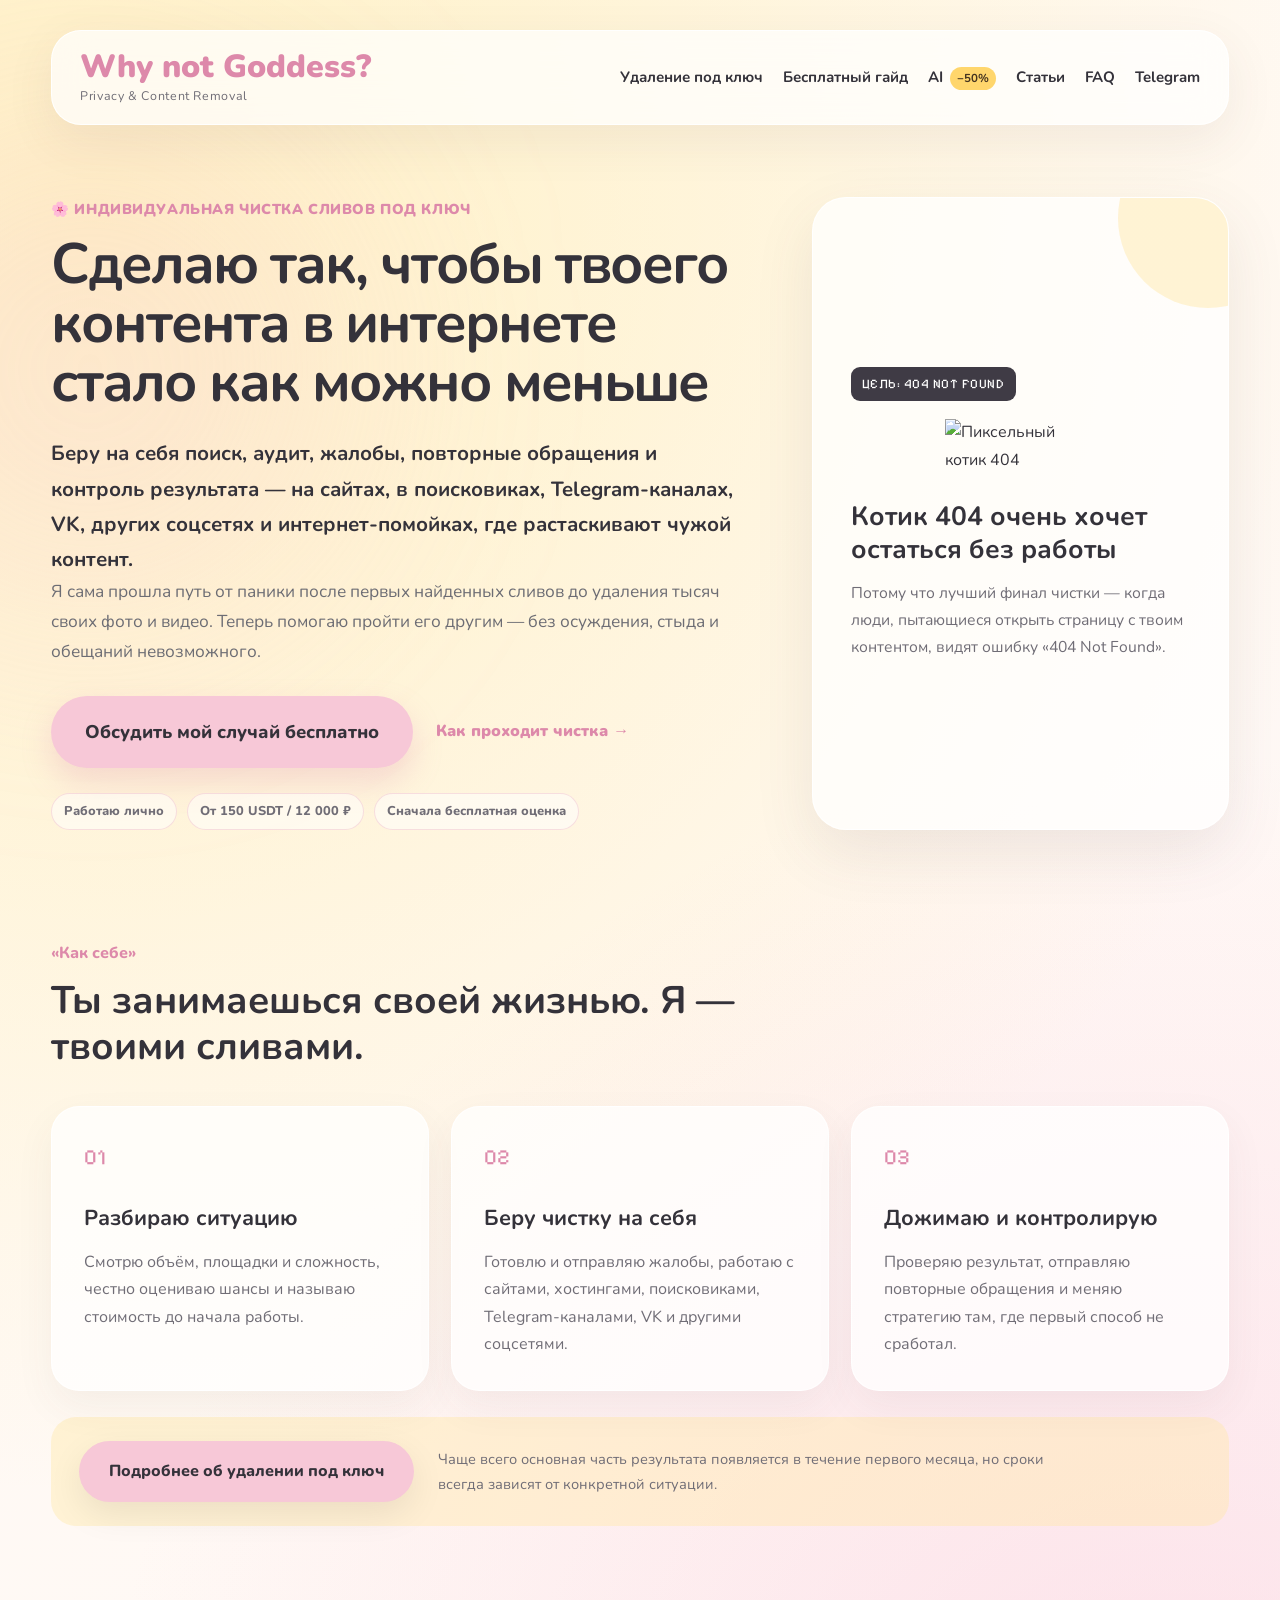
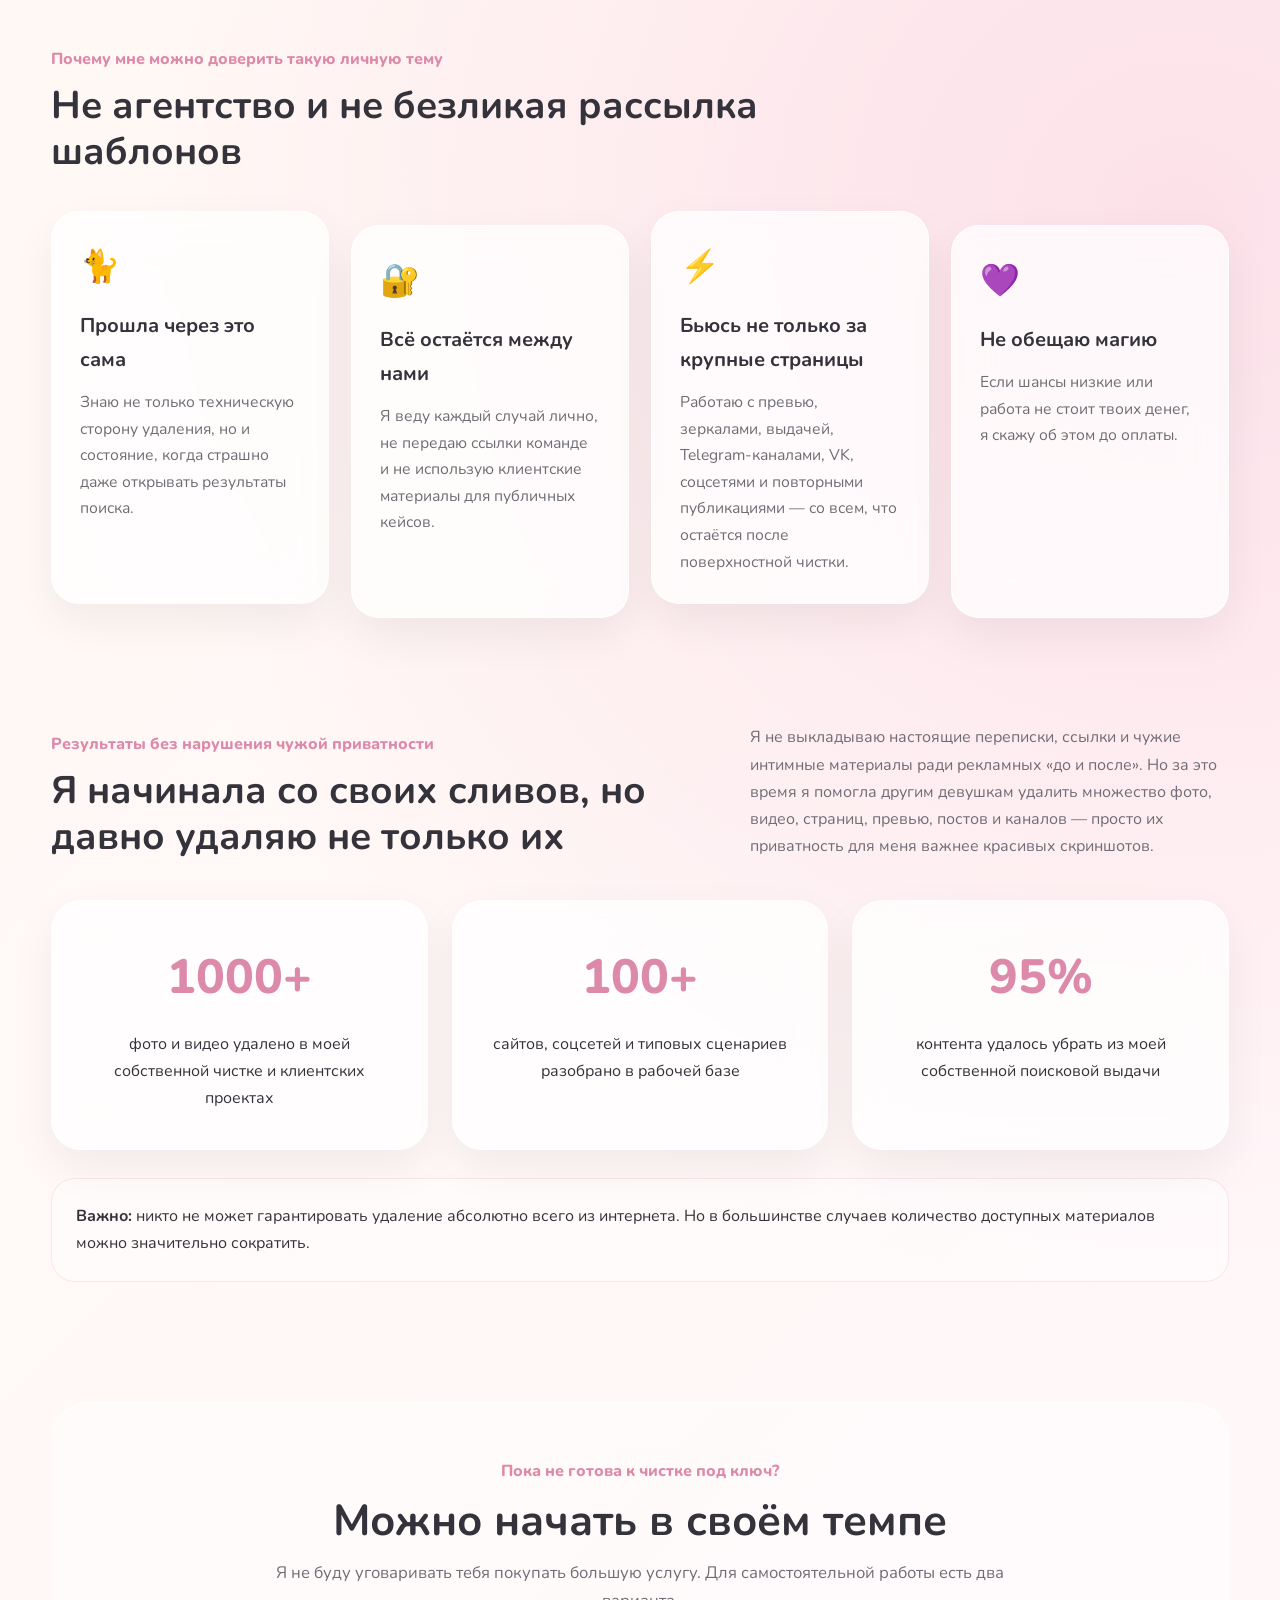
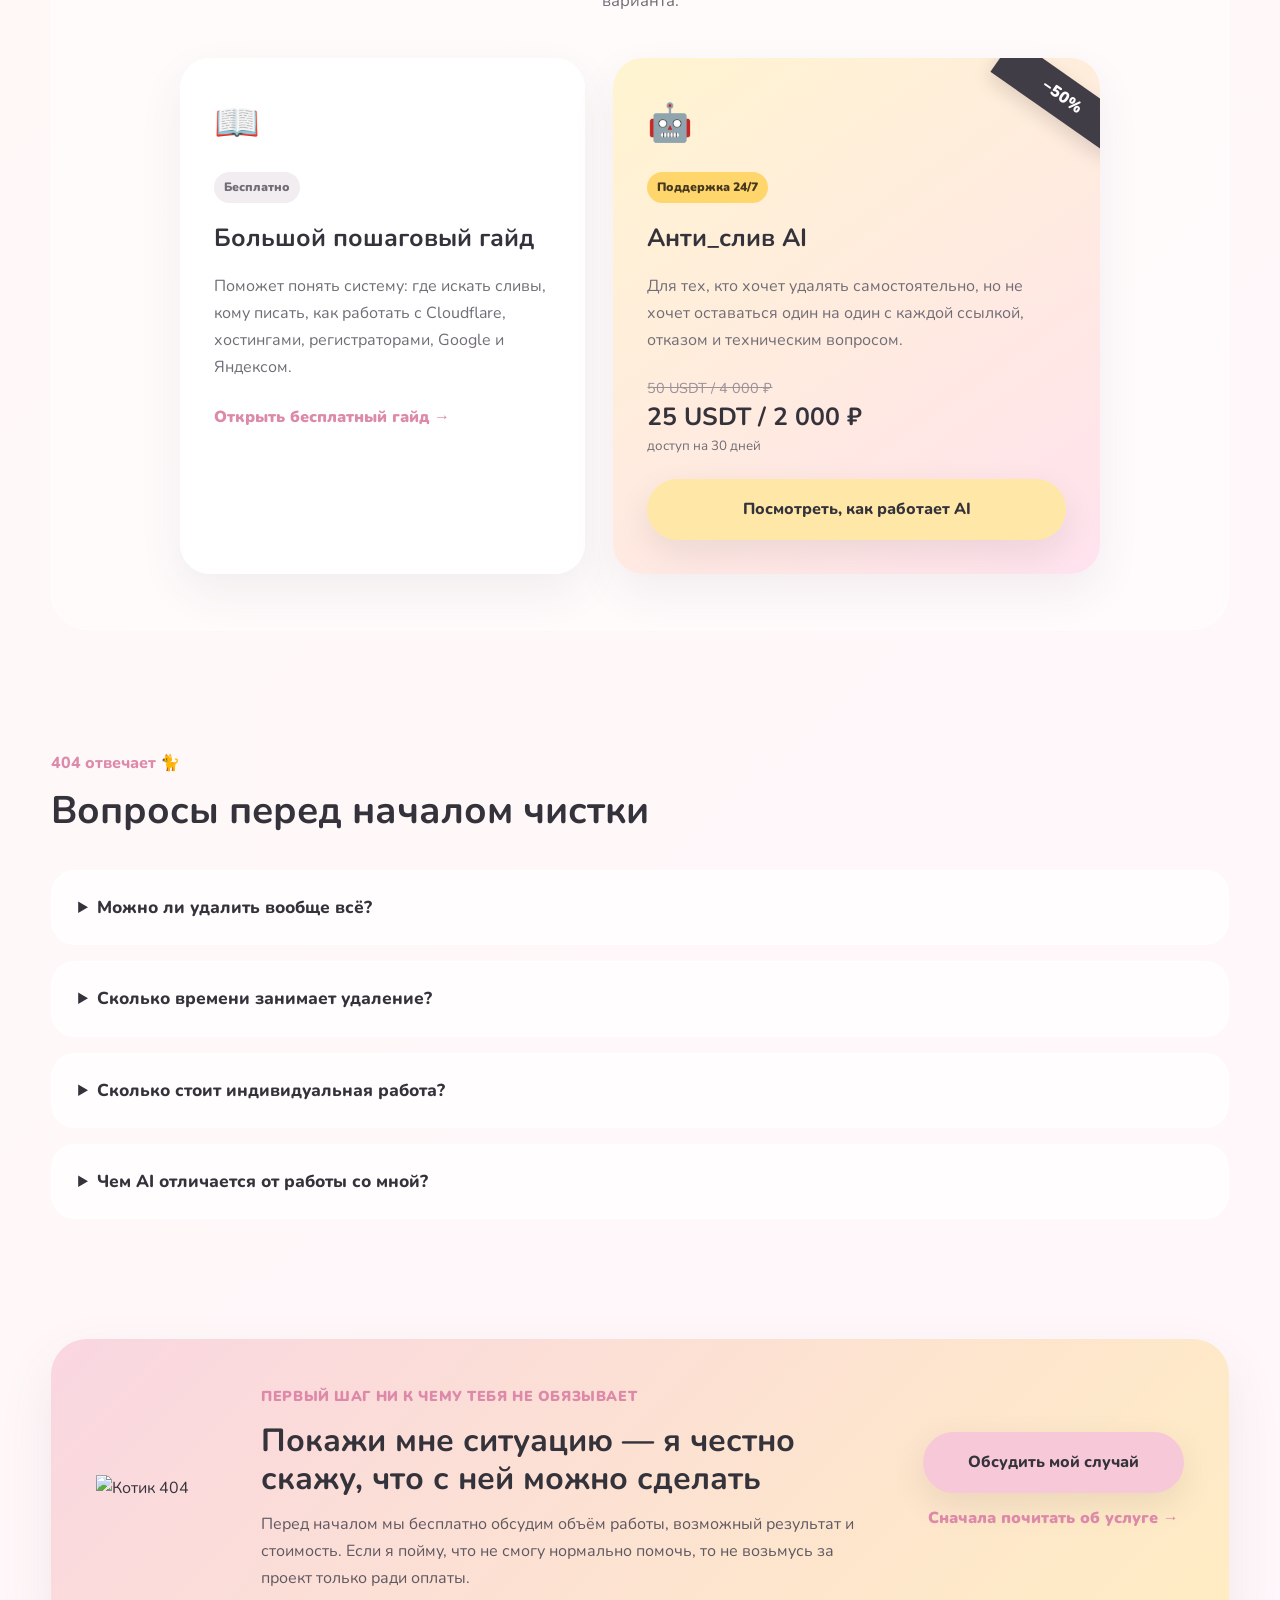
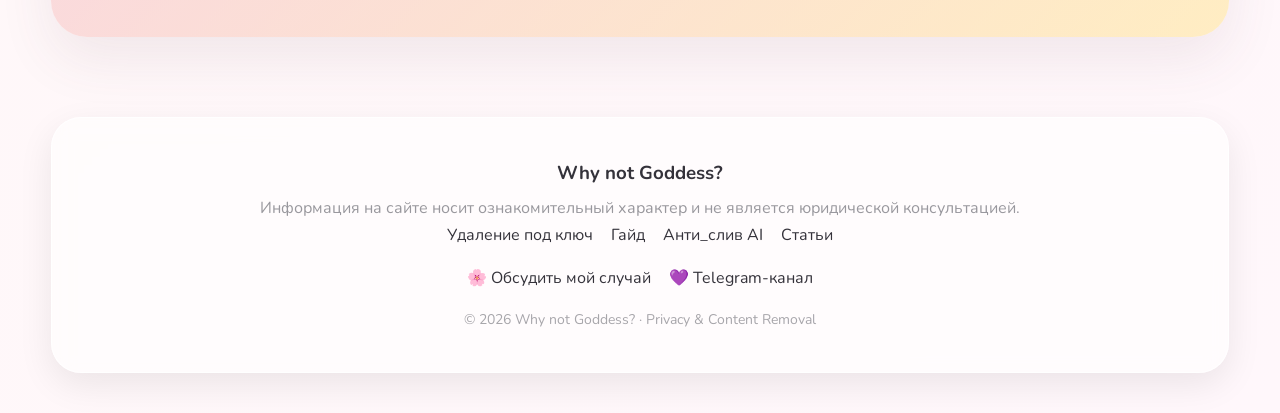
==== public/index.html @ 8c930e46 "Add website files and deployment workflow" ====
<!DOCTYPE html>
<html lang="ru">
<head>
  <meta charset="UTF-8">
  <meta name="viewport" content="width=device-width, initial-scale=1.0">
  <meta name="google-site-verification" content="ZfcwN2E4Ii9jc2U-WbIxahf7bvQuG9_SBrAH_46aUPA">
  <meta name="yandex-verification" content="d5b37b70e5254ea6">
  <title>Удаление сливов и интимного контента | Why not Goddess?</title>
  <meta name="description" content="Индивидуальная чистка сливов и интимного контента из интернета. Аудит, жалобы, повторные обращения и контроль результата.">
  <meta property="og:title" content="Why not Goddess? | Удаление интимного контента">
  <meta property="og:description" content="Помогаю удалить сливы из интернета — тщательно, лично и без обещаний невозможного.">
  <meta property="og:type" content="website">
  <meta property="og:url" content="https://whynotgoddess.pages.dev">
  <meta name="robots" content="index, follow">
  <link rel="icon" type="image/png" href="assets/images/котик 404.png">
  <link rel="preconnect" href="https://fonts.googleapis.com">
  <link rel="preconnect" href="https://fonts.gstatic.com" crossorigin>
  <link href="https://fonts.googleapis.com/css2?family=Nunito:wght@400;600;700;800;900&family=Pixelify+Sans:wght@400;600&display=swap" rel="stylesheet">
  <link rel="stylesheet" href="css/style.css">
</head>
<body class="home-v2">
  <header class="site-header">
    <a class="logo" href="index.html" aria-label="Why not Goddess? — главная">
      <span class="logo-title">Why not Goddess?</span>
      <span>Privacy &amp; Content Removal</span>
    </a>
    <nav aria-label="Основная навигация">
      <a href="services/index.html">Удаление под ключ</a>
      <a href="guide/index.html">Бесплатный гайд</a>
      <a class="nav-ai" href="ai/index.html">AI <span>−50%</span></a>
      <a href="articles/index.html">Статьи</a>
      <a href="#faq">FAQ</a>
      <a href="https://t.me/whynot_goddess" target="_blank" rel="noopener">Telegram</a>
    </nav>
  </header>

  <main>
    <section class="hero hero-v2 service-hero">
      <div class="hero-copy">
        <p class="eyebrow">🌸 Индивидуальная чистка сливов под ключ</p>
        <h1>Сделаю так, чтобы твоего контента в интернете стало как можно меньше</h1>
        <p class="hero-lead">Беру на себя поиск, аудит, жалобы, повторные обращения и контроль результата — на сайтах, в поисковиках, Telegram-каналах, VK, других соцсетях и интернет-помойках, где растаскивают чужой контент.</p>
        <p>Я сама прошла путь от паники после первых найденных сливов до удаления тысяч своих фото и видео. Теперь помогаю пройти его другим — без осуждения, стыда и обещаний невозможного.</p>
        <div class="buttons hero-actions">
          <a class="button pink primary-cta" href="https://t.me/whynotgoddessbot" target="_blank" rel="noopener">Обсудить мой случай бесплатно</a>
          <a class="text-link" href="services/index.html">Как проходит чистка →</a>
        </div>
        <div class="hero-proof"><span>Работаю лично</span><span>От 150 USDT / 12 000 ₽</span><span>Сначала бесплатная оценка</span></div>
      </div>
      <aside class="mascot-card">
        <span class="pixel-chip">ЦЕЛЬ: 404 NOT FOUND</span>
        <img src="assets/images/котик 404.png" alt="Пиксельный котик 404" class="cat-image">
        <h2>Котик 404 очень хочет остаться без работы</h2>
        <p>Потому что лучший финал чистки — когда люди, пытающиеся открыть страницу с твоим контентом, видят ошибку «404 Not Found».</p>
      </aside>
    </section>

    <section class="service-summary">
      <div class="section-heading"><p>«Как себе»</p><h2>Ты занимаешься своей жизнью. Я — твоими сливами.</h2></div>
      <div class="service-steps">
        <article><span>01</span><h3>Разбираю ситуацию</h3><p>Смотрю объём, площадки и сложность, честно оцениваю шансы и называю стоимость до начала работы.</p></article>
        <article><span>02</span><h3>Беру чистку на себя</h3><p>Готовлю и отправляю жалобы, работаю с сайтами, хостингами, поисковиками, Telegram-каналами, VK и другими соцсетями.</p></article>
        <article><span>03</span><h3>Дожимаю и контролирую</h3><p>Проверяю результат, отправляю повторные обращения и меняю стратегию там, где первый способ не сработал.</p></article>
      </div>
      <div class="service-summary-action"><a class="button pink" href="services/index.html">Подробнее об удалении под ключ</a><span>Чаще всего основная часть результата появляется в течение первого месяца, но сроки всегда зависят от конкретной ситуации.</span></div>
    </section>

    <section class="trust-section">
      <div class="section-heading"><p>Почему мне можно доверить такую личную тему</p><h2>Не агентство и не безликая рассылка шаблонов</h2></div>
      <div class="trust-grid">
        <article class="trust-card"><div class="trust-icon">🐈</div><h3>Прошла через это сама</h3><p>Знаю не только техническую сторону удаления, но и состояние, когда страшно даже открывать результаты поиска.</p></article>
        <article class="trust-card"><div class="trust-icon">🔐</div><h3>Всё остаётся между нами</h3><p>Я веду каждый случай лично, не передаю ссылки команде и не использую клиентские материалы для публичных кейсов.</p></article>
        <article class="trust-card"><div class="trust-icon">⚡</div><h3>Бьюсь не только за крупные страницы</h3><p>Работаю с превью, зеркалами, выдачей, Telegram-каналами, VK, соцсетями и повторными публикациями — со всем, что остаётся после поверхностной чистки.</p></article>
        <article class="trust-card"><div class="trust-icon">💜</div><h3>Не обещаю магию</h3><p>Если шансы низкие или работа не стоит твоих денег, я скажу об этом до оплаты.</p></article>
      </div>
    </section>

    <section class="results-section">
      <div class="results-intro"><div class="section-heading"><p>Результаты без нарушения чужой приватности</p><h2>Я начинала со своих сливов, но давно удаляю не только их</h2></div><p>Я не выкладываю настоящие переписки, ссылки и чужие интимные материалы ради рекламных «до и после». Но за это время я помогла другим девушкам удалить множество фото, видео, страниц, превью, постов и каналов — просто их приватность для меня важнее красивых скриншотов.</p></div>
      <div class="results-grid">
        <div class="result-card"><div class="result-number">1000+</div><p>фото и видео удалено в моей собственной чистке и клиентских проектах</p></div>
        <div class="result-card"><div class="result-number">100+</div><p>сайтов, соцсетей и типовых сценариев разобрано в рабочей базе</p></div>
        <div class="result-card"><div class="result-number">95%</div><p>контента удалось убрать из моей собственной поисковой выдачи</p></div>
      </div>
      <div class="results-note"><strong>Важно:</strong> никто не может гарантировать удаление абсолютно всего из интернета. Но в большинстве случаев количество доступных материалов можно значительно сократить.</div>
    </section>

    <section class="not-ready-section">
      <div class="section-heading center-heading"><p>Пока не готова к чистке под ключ?</p><h2>Можно начать в своём темпе</h2><span>Я не буду уговаривать тебя покупать большую услугу. Для самостоятельной работы есть два варианта.</span></div>
      <div class="entry-grid">
        <article class="entry-card"><div class="offer-icon">📖</div><span class="mini-label">Бесплатно</span><h3>Большой пошаговый гайд</h3><p>Поможет понять систему: где искать сливы, кому писать, как работать с Cloudflare, хостингами, регистраторами, Google и Яндексом.</p><a class="card-action" href="guide/index.html">Открыть бесплатный гайд →</a></article>
        <article class="entry-card ai-entry"><div class="sale-ribbon">−50%</div><div class="offer-icon">🤖</div><span class="mini-label hot">Поддержка 24/7</span><h3>Анти_слив AI</h3><p>Для тех, кто хочет удалять самостоятельно, но не хочет оставаться один на один с каждой ссылкой, отказом и техническим вопросом.</p><div class="price-inline"><s>50 USDT / 4 000 ₽</s><strong>25 USDT / 2 000 ₽</strong><small>доступ на 30 дней</small></div><a class="button yellow wide-button" href="ai/index.html">Посмотреть, как работает AI</a></article>
      </div>
    </section>

    <section id="faq" class="faq faq-v2">
      <div class="section-heading"><p>404 отвечает 🐈</p><h2>Вопросы перед началом чистки</h2></div>
      <div class="faq-list">
        <details><summary>Можно ли удалить вообще всё?</summary><p>Не всегда. Некоторые сайты игнорируют жалобы или находятся там, где на них сложно повлиять. Но часто можно удалить значительную часть контента и убрать страницы из Google и Яндекса.</p></details>
        <details><summary>Сколько времени занимает удаление?</summary><p>Иногда ссылка исчезает за несколько дней, иногда нужны недели и повторы. В большинстве случаев заметная часть результата появляется в первый месяц, но полная чистка может занять дольше.</p></details>
        <details><summary>Сколько стоит индивидуальная работа?</summary><p>От 150 USDT / 12 000 ₽ в месяц. Итог зависит от количества сайтов и сложности ситуации. До начала работы мы бесплатно обсуждаем случай, и я называю стоимость.</p></details>
        <details><summary>Чем AI отличается от работы со мной?</summary><p>AI подсказывает, что делать тебе самой, и сопровождает самостоятельную чистку. В индивидуальной работе все действия — аудит, жалобы, повторы и контроль — беру на себя я.</p></details>
      </div>
    </section>

    <section class="final-cta service-final">
      <img src="assets/images/котик 404.png" alt="Котик 404" class="final-cat">
      <div><p class="eyebrow">Первый шаг ни к чему тебя не обязывает</p><h2>Покажи мне ситуацию — я честно скажу, что с ней можно сделать</h2><p>Перед началом мы бесплатно обсудим объём работы, возможный результат и стоимость. Если я пойму, что не смогу нормально помочь, то не возьмусь за проект только ради оплаты.</p></div>
      <div class="final-cta-actions"><a class="button pink" href="https://t.me/whynotgoddessbot" target="_blank" rel="noopener">Обсудить мой случай</a><a class="text-link" href="services/index.html">Сначала почитать об услуге →</a></div>
    </section>
  </main>

  <footer class="site-footer">
    <div class="footer-brand"><h3>Why not Goddess?</h3><p class="footer-note">Информация на сайте носит ознакомительный характер и не является юридической консультацией.</p></div>
    <div class="footer-links"><a href="services/index.html">Удаление под ключ</a><a href="guide/index.html">Гайд</a><a href="ai/index.html">Анти_слив AI</a><a href="articles/index.html">Статьи</a></div>
    <div class="footer-contact"><a href="https://t.me/whynotgoddessbot" target="_blank" rel="noopener">🌸 Обсудить мой случай</a><a href="https://t.me/whynot_goddess" target="_blank" rel="noopener">💜 Telegram-канал</a></div>
    <p class="footer-copy">© 2026 Why not Goddess? · Privacy &amp; Content Removal</p>
  </footer>
</body>
</html>
---- public/css/style.css ----
/* ==========================================================
   WHY NOT GODDESS
   STYLE.CSS
   Part 1 / Base
========================================================== */

:root {

    --bg: #fff9f6;
    --bg-soft: #fffdfb;

    --pink: #f7c8d7;
    --pink-dark: #dd89aa;

    --yellow: #ffe8a7;

    --text: #3f3f46;
    --text-light: #6d6d74;

    --glass: rgba(255,255,255,.55);

    --border: rgba(255,255,255,.45);

    --shadow:
        0 12px 35px rgba(0,0,0,.08);

    --radius: 26px;

    --transition: .28s ease;

}



*{

    margin:0;
    padding:0;
    box-sizing:border-box;

}



html{

    scroll-behavior:smooth;

}



body{

    font-family:'Nunito',sans-serif;

    background:

    radial-gradient(circle at top left,#fff7d7 0%,transparent 28%),

    radial-gradient(circle at bottom right,#ffdce8 0%,transparent 30%),

    var(--bg);

    color:var(--text);

    line-height:1.7;

}



img{

    max-width:100%;

}



a{

    text-decoration:none;

    color:inherit;

}



main{

    width:min(1200px,92%);

    margin:auto;

}



/* =========================
          HEADER
========================= */

header{

    width:min(1200px,92%);

    margin:30px auto;

    padding:20px 30px;

    display:flex;

    justify-content:space-between;

    align-items:center;

    gap:30px;

    background:var(--glass);

    backdrop-filter:blur(18px);

    border:1px solid var(--border);

    border-radius:30px;

    box-shadow:var(--shadow);

}



.logo{

    display:flex;

    flex-direction:column;

}



.logo .pixel{

    font-family:'Pixelify Sans',cursive;

    font-size:34px;

    color:var(--pink-dark);

}



.logo p{

    color:var(--text-light);

    font-size:.95rem;

}



nav{

    display:flex;

    gap:24px;

    flex-wrap:wrap;

}



nav a{

    font-weight:700;

    transition:var(--transition);

}



nav a:hover{

    color:var(--pink-dark);

}



/* =========================
         HERO
========================= */

.hero{

    display:grid;

    grid-template-columns:1.3fr .8fr;

    gap:45px;

    align-items:center;

    margin-top:70px;

}



.hero h1{

    font-size:3.5rem;

    line-height:1.1;

    margin-bottom:25px;

}



.hero p{

    font-size:1.15rem;

    color:var(--text-light);

    max-width:650px;

}



.buttons{

    display:flex;

    gap:18px;

    flex-wrap:wrap;

    margin-top:35px;

}



.button{

    display:inline-flex;

    align-items:center;

    justify-content:center;

    padding:17px 30px;

    border-radius:999px;

    font-weight:800;

    transition:var(--transition);

    box-shadow:var(--shadow);

}



.button:hover{

    transform:translateY(-4px);

}



.button.pink{

    background:var(--pink);

}



.button.yellow{

    background:var(--yellow);

}
/* =========================
        GLASS CARD
========================= */

.glass-card{

    background:var(--glass);

    border:1px solid var(--border);

    backdrop-filter:blur(18px);

    border-radius:var(--radius);

    padding:35px;

    box-shadow:var(--shadow);

}

.glass-card h2{

    font-size:2rem;

    margin-bottom:18px;

}

.glass-card p{

    margin-bottom:16px;

    color:var(--text-light);

}

/* =========================
          CARDS
========================= */

.cards{

    margin:110px 0;

    display:grid;

    grid-template-columns:repeat(3,1fr);

    gap:28px;

}

.card{

    background:rgba(255,255,255,.58);

    backdrop-filter:blur(20px);

    border-radius:28px;

    padding:34px;

    border:1px solid rgba(255,255,255,.5);

    transition:var(--transition);

    box-shadow:var(--shadow);

}

.card:hover{

    transform:translateY(-8px);

}

.card h2{

    margin-bottom:18px;

    font-size:1.45rem;

}

.card p{

    color:var(--text-light);

    margin-bottom:22px;

}

.card a{

    font-weight:800;

    color:var(--pink-dark);

}

/* =========================
          QUOTE
========================= */

.quote{

    margin:110px 0;

    text-align:center;

}

.quote h2{

    font-size:2.2rem;

    line-height:1.5;

    max-width:900px;

    margin:auto;

}

/* =========================
          FOOTER
========================= */

footer{

    width:min(1200px,92%);

    margin:90px auto 40px;

    background:rgba(255,255,255,.55);

    backdrop-filter:blur(18px);

    border-radius:28px;

    border:1px solid rgba(255,255,255,.5);

    padding:35px;

    text-align:center;

    box-shadow:var(--shadow);

}

footer p:first-child{

    font-weight:800;

    margin-bottom:18px;

}

footer p:last-child{

    color:var(--text-light);

    max-width:760px;

    margin:auto;

}

/* =========================
      MOBILE
========================= */

@media (max-width:960px){

header{

    flex-direction:column;

    text-align:center;

}

nav{

    justify-content:center;

}

.hero{

    grid-template-columns:1fr;

    text-align:center;

}

.hero p{

    margin:auto;

}

.buttons{

    justify-content:center;

}

.cards{

    grid-template-columns:1fr;

}

.hero h1{

    font-size:2.5rem;

}

.quote h2{

    font-size:1.6rem;

}

}

@media (max-width:600px){

.logo .pixel{

    font-size:2rem;

}

.hero h1{

    font-size:2rem;

}

.button{

    width:100%;

}

header{

    padding:20px;

}

.card{

    padding:26px;

}

.glass-card{

    padding:26px;

}

}
/* HERO UPGRADE */

.hero{

    min-height:70vh;

    display:grid;

    grid-template-columns:1.2fr .8fr;

    gap:60px;

    align-items:center;

}

.hero h2{
    font-size:3.2rem;

    line-height:1.05;

    margin-bottom:24px;

    max-width:700px;

}

.hero p{

    font-size:1.3rem;

    max-width:700px;

}

.hero .glass-card{

    min-height:320px;

    display:flex;

    flex-direction:column;

    justify-content:center;

}

.hero .glass-card h3{

    font-size:2rem;

    margin-bottom:20px;

}

/* BIG BUTTONS */

.buttons{

    margin-top:40px;

}

.buttons .button{

    font-size:1.15rem;

    padding:20px 34px;

}

/* LOGO */

.logo h1{
    font-family:'Nunito',sans-serif;

    font-size:3rem;

    color:var(--pink-dark);

    margin-bottom:6px;

}

/* SOFT GLOW */

.hero::before{

    content:"";

    position:absolute;

    width:500px;

    height:500px;

    border-radius:50%;

    background:rgba(247,200,215,.25);

    filter:blur(120px);

    z-index:-1;

    left:-100px;

    top:250px;

}

/* MOBILE */

@media(max-width:960px){

.hero{

    grid-template-columns:1fr;

}

.hero h2{

    font-size:2.8rem;

}

}
/* OFFER CARDS */

.offer-grid{
    margin:70px 0 110px;
    display:grid;
    grid-template-columns:repeat(3,1fr);
    gap:28px;
}

.offer-card{
    background:rgba(255,255,255,.62);
    border:1px solid rgba(255,255,255,.65);
    backdrop-filter:blur(22px);
    border-radius:32px;
    padding:34px;
    box-shadow:0 18px 45px rgba(0,0,0,.07);
    transition:.28s ease;
}

.offer-card:hover{
    transform:translateY(-8px);
}

.offer-card.featured{
    background:linear-gradient(145deg,rgba(255,232,167,.78),rgba(247,200,215,.65));
}

.offer-icon{
    font-size:2.3rem;
    margin-bottom:18px;
}

.offer-card h3{
    font-size:1.6rem;
    margin-bottom:16px;
}

.offer-card p{
    color:var(--text-light);
    margin-bottom:24px;
}

.offer-card a{
    font-weight:800;
    color:var(--pink-dark);
}

@media(max-width:960px){
    .offer-grid{
        grid-template-columns:1fr;
    }
}
/* TRUST SECTION */

.trust-section{
    margin:20px 0 120px;
}

.section-heading{
    max-width:760px;
    margin-bottom:36px;
}

.section-heading p{
    color:var(--pink-dark);
    font-weight:800;
    margin-bottom:10px;
}

.section-heading h2{
    font-size:2.4rem;
    line-height:1.2;
}

.trust-grid{
    display:grid;
    grid-template-columns:repeat(4,1fr);
    gap:22px;
}

.trust-card{
    background:rgba(255,255,255,.58);
    border:1px solid rgba(255,255,255,.62);
    backdrop-filter:blur(20px);
    border-radius:28px;
    padding:28px;
    box-shadow:0 18px 45px rgba(0,0,0,.06);
}

.trust-icon{
    font-size:2rem;
    margin-bottom:14px;
}

.trust-card h3{
    font-size:1.25rem;
    margin-bottom:12px;
}

.trust-card p{
    color:var(--text-light);
    font-size:.98rem;
}

@media(max-width:1050px){
    .trust-grid{
        grid-template-columns:repeat(2,1fr);
    }
}

@media(max-width:650px){
    .trust-grid{
        grid-template-columns:1fr;
    }

    .section-heading h2{
        font-size:1.9rem;
    }
}
/* RESULTS */

.results-section{
    margin:0 0 120px;
}

.results-grid{
    display:grid;
    grid-template-columns:repeat(3,1fr);
    gap:24px;
    margin-top:40px;
}

.result-card{
    background:rgba(255,255,255,.58);
    border:1px solid rgba(255,255,255,.62);
    backdrop-filter:blur(20px);
    border-radius:30px;
    padding:36px;
    text-align:center;
    box-shadow:0 18px 45px rgba(0,0,0,.06);
}

.result-number{
    font-size:3rem;
    font-weight:800;
    color:var(--pink-dark);
    margin-bottom:12px;
}

.results-note{
    margin-top:28px;
    background:rgba(255,255,255,.45);
    border-radius:24px;
    padding:24px;
}

.results-note p{
    color:var(--text-light);
}

@media(max-width:900px){

.results-grid{
    grid-template-columns:1fr;
}

}
/* FAQ PREVIEW */

.faq-preview{
    margin:0 0 120px;
}

.faq-list{
    display:grid;
    gap:16px;
    margin-top:34px;
}

details{
    background:rgba(255,255,255,.6);
    border:1px solid rgba(255,255,255,.65);
    backdrop-filter:blur(20px);
    border-radius:24px;
    padding:22px 26px;
    box-shadow:0 14px 38px rgba(0,0,0,.05);
}

summary{
    cursor:pointer;
    font-weight:800;
    font-size:1.1rem;
}

details p{
    margin-top:16px;
    color:var(--text-light);
}

.faq-button{
    margin-top:30px;
}
/* START SECTION */

.start-section{
    margin:0 0 120px;
    text-align:center;
}

.start-grid{
    display:grid;
    grid-template-columns:repeat(3,1fr);
    gap:24px;
    margin-top:36px;
    max-width:1200px;
    margin-left:auto;
    margin-right:auto;
}

.start-card{
    background:rgba(255,255,255,.58);
    border:1px solid rgba(255,255,255,.62);
    backdrop-filter:blur(20px);
    border-radius:28px;
    padding:26px;
    text-align:left;
}

.start-number{
    width:48px;
    height:48px;
    border-radius:50%;
    background:var(--pink);
    display:flex;
    align-items:center;
    justify-content:center;
    font-weight:800;
    margin-bottom:16px;
}

.start-card h3{
    margin-bottom:12px;
}

.start-card p{
    color:var(--text-light);
}

.final-actions{
    margin-top:40px;

    display:flex;
    justify-content:center;

    gap:16px;
    flex-wrap:wrap;
}
.final-actions .button{
    min-width:240px;
}

.telegram-box{
    margin-top:40px;
    background:rgba(255,255,255,.55);
    border-radius:28px;
    padding:28px;
    border:1px solid rgba(255,255,255,.62);
}

.telegram-box p{
    margin-bottom:16px;
}

.telegram-box a{
    color:var(--pink-dark);
    font-weight:800;
}

@media(max-width:960px){

.start-grid{
    grid-template-columns:1fr;
}

}
.start-section .section-heading{
    max-width:900px;
    margin:0 auto 36px;
}
.cat-image{
    width:300px;
    display:block;
    margin:0 auto 20px;
    image-rendering:pixelated;
}
.glass-card h3{
    font-size: 2rem;
    line-height: 1.3;
    margin-top: 12px;
    margin-bottom: 20px;
}

.glass-card p{
    font-size: 1.05rem;
    line-height: 1.8;
}
/* =========================
   GUIDE PAGE
========================= */

.guide-hero{
    margin:80px 0 50px;
}

.guide-tag{
    color:var(--pink-dark);
    font-weight:800;
    margin-bottom:18px;
}

.guide-hero h1{
    font-size:3.2rem;
    max-width:900px;
    margin-bottom:24px;
}

.guide-description{
    font-size:1.2rem;
    max-width:900px;
    margin-bottom:12px;
}

.guide-update{
    color:var(--text-light);
    margin-bottom:32px;
}

.guide-update p{
    margin-bottom:8px;
}

.guide-content{
    margin-top:60px;
}

.guide-content h2{
    margin-bottom:24px;
}

.guide-toc{
    background:rgba(255,255,255,.55);
    backdrop-filter:blur(20px);
    border-radius:28px;
    padding:34px;
    box-shadow:var(--shadow);
}

.guide-toc p{
    margin-bottom:14px;
}

.guide-sections{
    margin-top:50px;
}

.guide-sections details{
    background:rgba(255,255,255,.55);
    backdrop-filter:blur(20px);
    border-radius:28px;
    margin-bottom:20px;
    box-shadow:var(--shadow);
    overflow:hidden;
}

.guide-sections summary{
    list-style:none;
    cursor:pointer;
    padding:28px 32px;
    font-weight:800;
    font-size:1.1rem;
}

.guide-sections summary::-webkit-details-marker{
    display:none;
}

.guide-sections summary:hover{
    color:var(--pink-dark);
}

.guide-body{
    padding:0 32px 32px;
    line-height:1.9;
    color:var(--text-light);
}

.guide-final{
    margin-top:80px;
    text-align:center;
    background:rgba(255,255,255,.55);
    backdrop-filter:blur(20px);
    border-radius:32px;
    padding:60px;
    box-shadow:var(--shadow);
}

.guide-final h2{
    margin-bottom:16px;
}

.guide-final p{
    max-width:700px;
    margin:0 auto 30px;
}

.guide-final .button{
    display:inline-flex;
}
.chapter-intro{
    text-align:center;
    margin-bottom:40px;
}

.chapter-intro p{
    color:var(--pink-dark);
    font-weight:800;
    margin-bottom:12px;
}

.guide-subtitle{
    margin-top:40px;
    margin-bottom:20px;
    font-size:1.8rem;
}

.important-box{
    background:rgba(255,255,255,.5);
    border-radius:20px;
    padding:28px;
    margin:32px 0;
    box-shadow:var(--shadow);
}
.step-card{
    background:rgba(255,255,255,.45);
    border-radius:24px;
    padding:28px;
    margin:30px 0;
}

.step-card h3{
    margin-bottom:20px;
}

.template-box{
    margin-top:20px;
    background:rgba(255,255,255,.35);
    border-radius:16px;
    overflow:hidden;
}

.template-box summary{
    cursor:pointer;
    padding:16px 20px;
    font-weight:700;
}

.template-box pre{
    white-space:pre-wrap;
    word-break:normal;
    overflow-wrap:break-word;

    padding:20px;

    font-family:inherit;
    font-size:.95rem;
    line-height:1.7;

    overflow-x:auto;
}

.template-box summary{
    cursor:pointer;
    padding:16px 20px;
    font-weight:700;
    color:var(--pink-dark);
}

.template-box summary:hover{
    opacity:.8;
}
.page-hero{
    margin:80px 0 50px;
}

.page-hero h1{
    font-size:3.2rem;
    max-width:900px;
    margin-bottom:24px;
}

.page-hero .button{
    margin-top:24px;
}
.error-page{
    min-height:100vh;
    display:flex;
    justify-content:center;
    align-items:center;
    padding:40px 20px;
}

.error-card{
    max-width:520px;
    text-align:center;
    background:rgba(255,255,255,0.65);
    border-radius:32px;
    padding:40px;
    backdrop-filter:blur(10px);
}

.error-cat{
    width:140px;
    margin-bottom:20px;
}

.error-label{
    display:block;
    color:#d98bb3;
    font-weight:700;
    margin-bottom:12px;
}

.error-card h1{
    margin-bottom:16px;
}

.error-card p{
    margin-bottom:12px;
}

.error-buttons{
    display:flex;
    flex-direction:column;
    gap:12px;
    margin-top:24px;
}
.site-footer {
    margin-top: 80px;
    padding: 40px 20px;
    text-align: center;

    background: rgba(255,255,255,0.45);
    backdrop-filter: blur(10px);

    border-top: 1px solid rgba(0,0,0,0.05);
}

.footer-brand h3 {
    margin-bottom: 5px;
}

.footer-brand p {
    opacity: 0.7;
    margin-bottom: 20px;
}

.footer-links,
.footer-contact {
    display: flex;
    justify-content: center;
    gap: 18px;
    flex-wrap: wrap;
    margin-bottom: 16px;
}

.footer-links a,
.footer-contact a {
    text-decoration: none;
}

.footer-copy {
    margin-top: 20px;
    opacity: 0.6;
    font-size: 14px;
}
/* ==================================
   MOBILE FIXES
================================== */

@media (max-width: 768px){

    .guide-hero h1,
    .page-hero h1{
        font-size:2.2rem;
        line-height:1.15;
    }

    .guide-description{
        font-size:1rem;
    }

    .guide-body{
        padding:0 20px 24px;
        font-size:1rem;
        line-height:1.8;
    }

    .guide-sections summary{
        padding:20px;
        font-size:1rem;
    }

    .template-box pre{
        font-size:.9rem;
        line-height:1.6;
    }

    .guide-final{
        padding:40px 24px;
    }

}
/* ==================================
   STRONG MOBILE GUIDE FIX
================================== */

@media (max-width: 768px){

    main{
        width:94%;
    }

    .guide-hero{
        margin:40px 0 30px;
    }

    .guide-hero h1{
        font-size:1.85rem;
        line-height:1.18;
        text-align:left;
    }

    .guide-description{
        font-size:1rem;
        line-height:1.6;
        text-align:left;
    }

    .guide-toc{
        padding:22px;
    }

    .guide-toc p{
        font-size:.95rem;
        line-height:1.55;
    }

    .guide-sections details{
        border-radius:20px;
        margin-bottom:16px;
    }

    .guide-sections summary{
        padding:18px 20px;
        font-size:.98rem;
        line-height:1.4;
    }

    .guide-body{
        padding:0 20px 24px;
        font-size:1rem;
        line-height:1.65;
        text-align:left;
    }

    .guide-body p,
    .guide-body li{
        font-size:1rem;
        line-height:1.65;
        text-align:left;
    }

    .guide-subtitle{
        font-size:1.25rem;
        line-height:1.35;
        margin-top:28px;
    }

    .step-card,
    .important-box{
        padding:20px;
        border-radius:20px;
        margin:22px 0;
    }

    .step-card h2,
    .step-card h3{
        font-size:1.25rem;
        line-height:1.35;
    }

    .template-box{
        width:100%;
        max-width:100%;
        margin:18px 0;
        border-radius:18px;
    }

    .template-box summary{
        padding:16px;
        font-size:1rem;
        line-height:1.4;
        text-align:left;
    }

    .template-box pre{
        display:block;
        width:100%;
        max-width:100%;

        white-space:pre-wrap;
        word-break:normal;
        overflow-wrap:break-word;

        font-size:.82rem;
        line-height:1.55;
        text-align:left;

        padding:16px;
        overflow-x:auto;
    }
}
.donate-box{
    margin:40px 0;
    padding:32px;
    border-radius:24px;

    background:rgba(255,255,255,.65);
    backdrop-filter:blur(12px);

    border:1px solid rgba(255,255,255,.5);
}

.donate-box h2{
    margin-bottom:16px;
}

.donate-box p{
    margin-bottom:14px;
}

/* ==========================================================
   SALES-FIRST REFRESH · AUGUST 2026
========================================================== */

:root{
    --ink:#34323a;
    --muted:#706d76;
    --paper:rgba(255,255,255,.74);
    --paper-strong:rgba(255,255,255,.9);
    --pink-strong:#e784aa;
    --yellow-strong:#ffd66c;
    --purple:#7664a8;
}

body.home-v2,
body.ai-page-v2{
    color:var(--ink);
    background:
      radial-gradient(circle at 8% 4%,rgba(255,229,138,.45),transparent 25%),
      radial-gradient(circle at 92% 35%,rgba(247,180,207,.35),transparent 30%),
      linear-gradient(135deg,#fffaf2 0%,#fff8f7 48%,#fff7fb 100%);
}

.site-header{
    position:relative;
    z-index:5;
    padding:18px 28px;
    background:rgba(255,255,255,.72);
    border:1px solid rgba(255,255,255,.92);
    box-shadow:0 16px 50px rgba(91,65,76,.08);
}

.site-header .logo{gap:1px}
.site-header .logo-title{
    font-size:2rem;
    line-height:1.1;
    font-weight:900;
    color:var(--pink-dark);
}
.site-header .logo>span:last-child{font-size:.78rem;color:var(--muted);letter-spacing:.05em}
.site-header nav{align-items:center;gap:20px}
.site-header nav a{font-size:.94rem}
.nav-ai span{
    display:inline-block;
    margin-left:3px;
    padding:2px 7px;
    border-radius:99px;
    color:#463520;
    background:var(--yellow-strong);
    font-size:.72rem;
}

.eyebrow{
    margin-bottom:13px!important;
    color:var(--pink-dark)!important;
    font-size:.9rem!important;
    font-weight:900;
    letter-spacing:.04em;
    text-transform:uppercase;
}
.hero-v2{
    min-height:auto;
    margin:72px 0 110px;
    grid-template-columns:minmax(0,1.25fr) minmax(320px,.75fr);
    gap:65px;
}
.hero-v2::before{top:120px;left:-160px}
.hero-v2 h1{
    max-width:770px;
    margin-bottom:24px;
    font-size:3.55rem;
    line-height:1.04;
    letter-spacing:-.035em;
}
.hero-v2 p{font-size:1.08rem;line-height:1.72}
.hero-v2 .hero-lead{font-size:1.28rem;font-weight:700;color:var(--ink)}
.hero-actions{align-items:center;margin-top:30px}
.primary-cta{box-shadow:0 14px 30px rgba(221,137,170,.25)}
.text-link{font-weight:900;color:var(--pink-dark);padding:12px 5px}
.text-link:hover{text-decoration:underline}
.hero-proof{display:flex;flex-wrap:wrap;gap:10px;margin-top:25px}
.hero-proof span{
    padding:7px 12px;
    border:1px solid rgba(221,137,170,.25);
    border-radius:99px;
    background:rgba(255,255,255,.52);
    color:var(--muted);
    font-size:.8rem;
    font-weight:800;
}
.mascot-card{
    position:relative;
    overflow:hidden;
    align-self:stretch;
    display:flex;
    flex-direction:column;
    justify-content:center;
    padding:38px;
    border:1px solid rgba(255,255,255,.92);
    border-radius:34px;
    background:var(--paper);
    box-shadow:0 22px 60px rgba(90,66,79,.1);
}
.mascot-card:after{content:"";position:absolute;width:180px;height:180px;border-radius:50%;right:-70px;top:-70px;background:rgba(255,216,111,.28)}
.mascot-card .cat-image{width:150px;margin:18px auto 26px}
.mascot-card h2{font-size:1.65rem;line-height:1.25;margin-bottom:14px}
.mascot-card p{font-size:.98rem;color:var(--muted)}
.pixel-chip{align-self:flex-start;padding:6px 11px;border-radius:9px;background:#3f3b45;color:#fff;font-family:'Pixelify Sans',sans-serif;font-size:.82rem;letter-spacing:.04em}

.section-heading span{display:block;margin-top:12px;color:var(--muted);font-size:1.04rem}
.center-heading{max-width:780px;margin:0 auto 42px;text-align:center}
.center-heading h2{font-size:2.7rem}

.service-summary,
.how-ai-works{margin:0 0 120px}
.service-steps{display:grid;grid-template-columns:repeat(3,1fr);gap:22px}
.service-steps article{
    position:relative;
    min-height:245px;
    padding:32px;
    border-radius:28px;
    border:1px solid rgba(255,255,255,.9);
    background:var(--paper);
    box-shadow:0 16px 40px rgba(84,62,73,.06);
}
.service-steps article>span{display:block;margin-bottom:25px;color:var(--pink-dark);font-family:'Pixelify Sans',sans-serif;font-size:1.35rem}
.service-steps h3{font-size:1.35rem;margin-bottom:12px}
.service-steps p{color:var(--muted)}
.service-summary-action{display:flex;align-items:center;gap:24px;margin-top:26px;padding:24px 28px;border-radius:25px;background:rgba(255,232,167,.42)}
.service-summary-action span{max-width:650px;color:var(--muted);font-size:.91rem}

.trust-section{margin-bottom:120px}
.trust-card{background:var(--paper);border-color:rgba(255,255,255,.9)}
.trust-card:nth-child(2){transform:translateY(14px)}
.trust-card:nth-child(4){transform:translateY(14px)}
.results-intro{display:grid;grid-template-columns:1fr .75fr;gap:60px;align-items:end;margin-bottom:35px}
.results-intro .section-heading{margin-bottom:0}
.results-intro>p{color:var(--muted)}
.result-card{background:var(--paper)}
.results-note{border:1px solid rgba(221,137,170,.18)}

.not-ready-section{margin:0 0 120px;padding:55px;border-radius:38px;background:rgba(255,255,255,.38);border:1px solid rgba(255,255,255,.8)}
.entry-grid{display:grid;grid-template-columns:1fr 1.2fr;gap:28px;max-width:920px;margin:auto}
.entry-card{position:relative;padding:34px;border-radius:30px;background:var(--paper-strong);box-shadow:0 18px 45px rgba(72,52,64,.07);overflow:hidden}
.entry-card h3{margin:14px 0;font-size:1.55rem}
.entry-card p{color:var(--muted);margin-bottom:22px}
.ai-entry{background:linear-gradient(145deg,rgba(255,244,205,.94),rgba(255,224,237,.93))}
.mini-label{display:inline-block;padding:5px 10px;border-radius:99px;background:#f1edf1;color:var(--muted);font-size:.76rem;font-weight:900}
.mini-label.hot{background:var(--yellow-strong);color:#47391f}
.sale-ribbon{position:absolute;top:18px;right:-34px;transform:rotate(35deg);width:145px;padding:7px;text-align:center;background:#413d47;color:#fff;font-weight:900;box-shadow:0 7px 18px rgba(0,0,0,.12)}
.price-inline{display:flex;flex-direction:column;align-items:flex-start;gap:2px;margin:22px 0}
.price-inline s{color:#99929b;font-size:.9rem}
.price-inline strong{font-size:1.55rem;line-height:1.2}
.price-inline small{color:var(--muted)}
.wide-button{width:100%}
.card-action{font-weight:900;color:var(--pink-dark)}
.faq-v2{margin-bottom:120px}
.faq-v2 details{background:var(--paper);border-color:rgba(255,255,255,.9);box-shadow:none}
.faq-v2 summary{font-size:1.08rem}

.final-cta{
    display:grid;
    grid-template-columns:130px 1fr auto;
    gap:35px;
    align-items:center;
    margin-bottom:30px;
    padding:45px;
    border-radius:36px;
    background:linear-gradient(135deg,rgba(247,200,215,.7),rgba(255,232,167,.67));
    box-shadow:0 22px 55px rgba(100,67,82,.09);
}
.final-cat{width:120px;image-rendering:pixelated}
.final-cta h2{font-size:2rem;line-height:1.2;margin-bottom:12px}
.final-cta p:not(.eyebrow){color:#5e5861}
.final-cta-actions{display:flex;flex-direction:column;align-items:stretch;text-align:center}
.site-footer{background:rgba(255,255,255,.56);border:1px solid rgba(255,255,255,.8);border-radius:30px}

/* AI product page */
.ai-product-hero{display:grid;grid-template-columns:1fr .9fr;gap:55px;align-items:center;margin:75px 0 115px}
.ai-product-copy h1{font-size:3.4rem;line-height:1.04;letter-spacing:-.035em;margin-bottom:24px}
.ai-product-copy .hero-lead{font-size:1.2rem;color:var(--muted)}
.sale-price-box{display:flex;align-items:center;gap:18px;margin:28px 0;padding:20px 22px;border-radius:24px;background:rgba(255,255,255,.7);border:1px solid rgba(255,255,255,.9)}
.sale-badge{display:inline-flex;align-items:center;justify-content:center;padding:8px 13px;border-radius:99px;background:#413d47;color:#fff;font-size:.78rem;font-weight:900;white-space:nowrap}
.sale-price-box>div{display:flex;flex-direction:column}
.sale-price-box s{color:#9a939b;font-size:.9rem}
.sale-price-box strong{font-size:1.65rem;line-height:1.2}
.sale-price-box small{color:var(--muted)}
.microcopy{max-width:610px;margin-top:13px;color:var(--muted);font-size:.82rem}
.microcopy a{color:var(--pink-dark);font-weight:800;text-decoration:underline}
.chat-demo{overflow:hidden;border:1px solid rgba(255,255,255,.95);border-radius:30px;background:#fff;box-shadow:0 24px 65px rgba(74,56,66,.13)}
.chat-head{display:flex;align-items:center;gap:12px;padding:17px 20px;background:#faf8fa;border-bottom:1px solid #eee9ed}
.chat-avatar{display:grid;place-items:center;width:40px;height:40px;border-radius:13px;background:#403c46;color:#fff;font-family:'Pixelify Sans',sans-serif}
.chat-head>div{display:flex;flex-direction:column;line-height:1.25}.chat-head small{color:#8a848b}.chat-head i{width:8px;height:8px;border-radius:50%;background:#66c88a;margin-left:auto}
.chat-body{display:flex;flex-direction:column;gap:12px;padding:22px;background:linear-gradient(180deg,#fff,#fffafd)}
.message{max-width:88%;padding:13px 15px;border-radius:18px;font-size:.9rem;line-height:1.5}
.user-message{align-self:flex-end;border-bottom-right-radius:5px;background:#f8d5e2}
.bot-message{align-self:flex-start;border-bottom-left-radius:5px;background:#f2eff4}
.chat-caption{padding:12px 18px;background:#faf8fa;color:#8d868d;font-size:.72rem;text-align:center}
.large-chat .chat-body{min-height:370px;justify-content:center}
.typing{display:flex;gap:4px;align-self:flex-start;padding:12px 15px;border-radius:18px;background:#f2eff4}.typing span{width:6px;height:6px;border-radius:50%;background:#a8a1aa}
.ai-value-grid{display:grid;grid-template-columns:.85fr 1.15fr;gap:45px;align-items:start;margin:0 0 110px;padding:50px;border-radius:36px;background:rgba(255,255,255,.43);border:1px solid rgba(255,255,255,.8)}
.value-main h2{font-size:2.35rem;line-height:1.15;margin-bottom:18px}.value-main p{color:var(--muted);margin-bottom:14px}
.value-list{display:grid;gap:13px}.value-list>div{display:grid;grid-template-columns:42px 1fr;gap:12px;padding:18px;border-radius:20px;background:rgba(255,255,255,.78)}.value-list b{font-size:1.3rem}.value-list span{color:var(--muted)}.value-list strong{color:var(--ink)}
.bonus-section{display:grid;grid-template-columns:120px 1fr;gap:35px;align-items:center;margin:0 0 110px;padding:40px;border-radius:32px;background:linear-gradient(135deg,rgba(255,232,167,.62),rgba(255,255,255,.72))}.bonus-icon{font-size:4rem;text-align:center}.bonus-section h2{font-size:2rem;margin-bottom:10px}.bonus-section p:not(.eyebrow){color:var(--muted)}
.fit-section{margin-bottom:110px}.fit-grid{display:grid;grid-template-columns:1fr 1fr;gap:24px}.fit-card{padding:34px;border-radius:28px;background:var(--paper)}.fit-card h3{font-size:1.35rem;margin-bottom:16px}.fit-card ul{padding-left:20px;color:var(--muted)}.fit-card li{margin-bottom:8px}.fit-card.no{background:rgba(255,232,167,.43)}.fit-card .card-action{display:inline-block;margin-top:18px}
.purchase-cta{display:grid;grid-template-columns:1fr auto;gap:45px;align-items:center;padding:48px;margin-bottom:30px;border-radius:36px;background:linear-gradient(135deg,rgba(247,200,215,.77),rgba(255,232,167,.72))}.purchase-cta h2{font-size:2.45rem;line-height:1.15;margin-bottom:12px}.purchase-cta p:not(.eyebrow){max-width:650px;color:#5e5861}.purchase-price{display:flex;flex-direction:column;align-items:stretch;text-align:center}.purchase-price s{color:#827981}.purchase-price strong{font-size:2rem;margin-bottom:14px}

@media(max-width:1000px){
    .hero-v2,.ai-product-hero{grid-template-columns:1fr;gap:35px}
    .hero-v2{margin-top:50px}.mascot-card{min-height:0}.mascot-card .cat-image{width:120px}
    .service-steps{grid-template-columns:1fr}.service-steps article{min-height:0}
    .results-intro,.ai-value-grid{grid-template-columns:1fr;gap:24px}
    .entry-grid{grid-template-columns:1fr}
    .final-cta{grid-template-columns:100px 1fr}.final-cta-actions{grid-column:1/-1;display:flex;flex-direction:row;justify-content:center;gap:18px}
    .trust-card:nth-child(2),.trust-card:nth-child(4){transform:none}
}

@media(max-width:700px){
    .site-header{margin:14px auto;padding:16px}.site-header .logo-title{font-size:1.65rem}.site-header nav{gap:11px;justify-content:center}.site-header nav a{font-size:.8rem}
    .hero-v2,.ai-product-hero{margin:42px 0 80px}.hero-v2 h1,.ai-product-copy h1{font-size:2.35rem}.hero-v2 .hero-lead{font-size:1.08rem}
    .hero-actions{align-items:stretch}.hero-actions .text-link{text-align:center}
    .mascot-card{padding:27px}.mascot-card h2{font-size:1.4rem}
    .section-heading h2,.center-heading h2{font-size:2rem}
    .service-summary,.trust-section,.results-section,.not-ready-section,.faq-v2,.how-ai-works,.ai-value-grid,.bonus-section,.fit-section{margin-bottom:80px}
    .service-summary-action{flex-direction:column;align-items:stretch}.service-summary-action .button{width:100%}
    .results-intro{display:block}.results-intro>p{margin-top:18px}
    .not-ready-section{padding:30px 18px;margin-left:-1%;margin-right:-1%}.entry-card{padding:28px 23px}
    .final-cta{grid-template-columns:1fr;padding:30px;text-align:center}.final-cat{margin:auto}.final-cta-actions{grid-column:auto;flex-direction:column}.final-cta h2{font-size:1.65rem}
    .sale-price-box{align-items:flex-start;flex-direction:column}.large-chat .chat-body{min-height:320px}
    .ai-value-grid{padding:28px 20px}.value-main h2{font-size:1.9rem}
    .bonus-section{grid-template-columns:1fr;padding:28px 22px}.bonus-icon{text-align:left}
    .fit-grid{grid-template-columns:1fr}.purchase-cta{grid-template-columns:1fr;padding:30px 24px}.purchase-cta h2{font-size:2rem}
}

/* Main service page */
body.service-page-v2{
    color:var(--ink);
    background:
      radial-gradient(circle at 8% 4%,rgba(255,229,138,.43),transparent 25%),
      radial-gradient(circle at 92% 34%,rgba(247,180,207,.32),transparent 30%),
      linear-gradient(135deg,#fffaf2,#fff7fb);
}
.service-page-v2 .page-hero{
    position:relative;
    overflow:hidden;
    margin:68px 0 38px;
    padding:52px;
    border-radius:36px;
    background:linear-gradient(135deg,rgba(255,255,255,.86),rgba(255,232,167,.38));
    border:1px solid rgba(255,255,255,.95);
    box-shadow:0 22px 60px rgba(90,66,79,.08);
}
.service-page-v2 .page-hero:after{content:"404";position:absolute;right:35px;bottom:-42px;color:rgba(221,137,170,.12);font-family:'Pixelify Sans',sans-serif;font-size:10rem;line-height:1}
.service-page-v2 .page-hero>*{position:relative;z-index:1}
.service-page-v2 .page-hero h1{max-width:860px;font-size:3.35rem;line-height:1.06;letter-spacing:-.03em}
.service-page-v2 .guide-description{max-width:790px;color:var(--muted);font-size:1.17rem}
.service-page-v2 .guide-content{display:grid;grid-template-columns:1fr 1fr;gap:24px;margin-top:38px}
.service-page-v2 .step-card,.service-page-v2 .important-box{margin:0;padding:34px;border:1px solid rgba(255,255,255,.9);background:var(--paper);box-shadow:0 15px 38px rgba(75,56,66,.055)}
.service-page-v2 .step-card:first-child,.service-page-v2 .step-card:nth-child(2),.service-page-v2 .important-box{grid-column:1/-1}
.service-page-v2 .step-card h2{font-size:1.65rem}
.service-page-v2 .step-card p{margin-bottom:14px;color:var(--muted)}
.service-page-v2 .step-card ul{padding-left:20px;color:var(--muted);columns:2;column-gap:50px}
.service-page-v2 .step-card li{break-inside:avoid;margin-bottom:8px}
.service-page-v2 .important-box{background:linear-gradient(135deg,rgba(247,200,215,.42),rgba(255,232,167,.4))}
.service-page-v2 .important-box p:last-child{margin-bottom:0}
.client-messages-section{grid-column:1/-1;margin:18px 0;padding:46px;border-radius:36px;background:rgba(255,255,255,.48);border:1px solid rgba(255,255,255,.9)}
.client-messages-copy{display:grid;grid-template-columns:.85fr 1.15fr;column-gap:45px;align-items:end;margin-bottom:30px}
.client-messages-copy .guide-tag{grid-column:1/-1;margin-bottom:8px}
.client-messages-copy h2{font-size:2.15rem;line-height:1.15}
.client-messages-copy>p:last-child{color:var(--muted)}
.messenger-window{overflow:hidden;max-width:850px;margin:auto;border:1px solid rgba(255,255,255,.95);border-radius:30px;background:#fff;box-shadow:0 22px 60px rgba(73,54,65,.12)}
.messenger-head{display:flex;align-items:center;gap:12px;padding:16px 20px;background:#faf8fa;border-bottom:1px solid #eee9ed}
.messenger-avatar{display:grid;place-items:center;width:42px;height:42px;border-radius:14px;background:#413d47;color:#fff;font-family:'Pixelify Sans',sans-serif;font-size:.8rem}
.messenger-head>div{display:flex;flex-direction:column;line-height:1.25}.messenger-head small{color:#8d868e}.messenger-head i{width:8px;height:8px;margin-left:auto;border-radius:50%;background:#63c887}
.messenger-body{display:flex;flex-direction:column;gap:24px;padding:28px;background:linear-gradient(180deg,#fff,#fffafd)}
.client-thread{display:flex;flex-direction:column;gap:8px}.client-bubble,.alice-bubble{max-width:78%;padding:14px 17px;border-radius:19px;font-size:.94rem;line-height:1.52}
.client-bubble{align-self:flex-end;border-bottom-right-radius:5px;background:#f7d5e2}.alice-bubble{align-self:flex-start;border-bottom-left-radius:5px;background:#f1eef3}
.thread-two{padding:21px 0;border-top:1px dashed #e6dfe4;border-bottom:1px dashed #e6dfe4}
.collective-note{max-width:850px;margin:13px auto 0;color:#918991;font-size:.76rem;text-align:center}
@media(max-width:760px){
  .service-page-v2 .page-hero{padding:30px 23px;margin-top:42px}.service-page-v2 .page-hero h1{font-size:2.25rem}
  .service-page-v2 .guide-content{grid-template-columns:1fr}.service-page-v2 .step-card,.service-page-v2 .important-box{grid-column:auto!important;padding:25px 22px}
  .service-page-v2 .step-card ul{columns:1}.service-page-v2 .page-hero:after{font-size:6rem}
  .client-messages-section{grid-column:auto;padding:28px 16px}.client-messages-copy{display:block}.client-messages-copy h2{font-size:1.75rem;margin-bottom:14px}.messenger-body{padding:18px 13px}.client-bubble,.alice-bubble{max-width:92%;font-size:.86rem}
}

/* ==========================================================
   ARTICLES
========================================================== */
body.articles-page,
body.article-page{
    color:var(--ink);
    background:
      radial-gradient(circle at 8% 4%,rgba(255,229,138,.43),transparent 25%),
      radial-gradient(circle at 92% 34%,rgba(247,180,207,.32),transparent 30%),
      linear-gradient(135deg,#fffaf2,#fff7fb);
}
.articles-hero{
    display:grid;
    grid-template-columns:minmax(0,1fr) 270px;
    gap:45px;
    align-items:center;
    margin:70px 0 55px;
    padding:48px;
    border:1px solid rgba(255,255,255,.95);
    border-radius:36px;
    background:rgba(255,255,255,.7);
    box-shadow:0 22px 60px rgba(90,66,79,.08);
}
.articles-hero h1{max-width:790px;font-size:3.35rem;line-height:1.07;letter-spacing:-.035em}
.articles-hero p:not(.eyebrow){max-width:720px;margin-top:18px;color:var(--muted);font-size:1.12rem}
.articles-hero-mark{font-family:'Pixelify Sans',sans-serif;color:rgba(221,137,170,.7);font-size:5.8rem;line-height:.9;text-align:center}
.articles-hero-mark span{display:block;margin-top:10px;color:var(--muted);font-family:'Nunito',sans-serif;font-size:.78rem;font-weight:900;letter-spacing:.1em;text-transform:uppercase}
.articles-grid{display:grid;grid-template-columns:repeat(3,1fr);gap:24px;margin-bottom:115px}
.article-card{display:flex;flex-direction:column;min-height:430px;padding:31px;border:1px solid rgba(255,255,255,.92);border-radius:28px;background:var(--paper);box-shadow:0 16px 40px rgba(84,62,73,.06)}
.article-card:nth-child(2){background:linear-gradient(145deg,rgba(255,255,255,.88),rgba(255,238,194,.57))}
.article-card:nth-child(3){background:linear-gradient(145deg,rgba(255,255,255,.88),rgba(247,213,226,.64))}
.article-card-label{align-self:flex-start;padding:5px 10px;border-radius:99px;background:#f1edf1;color:var(--muted);font-size:.74rem;font-weight:900}
.article-card h2{margin:20px 0 15px;font-size:1.52rem;line-height:1.23}
.article-card p{color:var(--muted)}
.article-card .card-action{margin-top:auto;padding-top:28px}

.article-shell{display:grid;grid-template-columns:minmax(0,760px) 270px;gap:55px;align-items:start;justify-content:center;margin:66px auto 115px}
.article-main{min-width:0}
.article-breadcrumbs{display:flex;gap:8px;flex-wrap:wrap;margin-bottom:24px;color:var(--muted);font-size:.86rem;font-weight:800}
.article-breadcrumbs a:hover{color:var(--pink-dark)}
.article-header{margin-bottom:38px;padding-bottom:34px;border-bottom:1px solid rgba(221,137,170,.22)}
.article-kicker{display:inline-flex;margin-bottom:17px;padding:6px 11px;border-radius:99px;background:rgba(255,232,167,.65);font-size:.78rem;font-weight:900}
.article-header h1{font-size:3.1rem;line-height:1.08;letter-spacing:-.035em}
.article-intro{margin-top:21px;color:var(--muted);font-size:1.18rem;line-height:1.75}
.article-content{font-size:1.06rem;line-height:1.82}
.article-content h2{margin:48px 0 17px;font-size:1.85rem;line-height:1.2}
.article-content p{margin-bottom:21px}
.article-content a:not(.button){color:#b96084;font-weight:800;text-decoration:underline;text-decoration-color:rgba(185,96,132,.3);text-underline-offset:3px}
.article-content a:not(.button):hover{text-decoration-color:#b96084}
.article-callout{margin:31px 0;padding:25px 27px;border:1px solid rgba(255,255,255,.9);border-radius:24px;background:rgba(255,255,255,.66);box-shadow:0 12px 32px rgba(84,62,73,.055)}
.article-callout p:last-child{margin-bottom:0}
.article-callout.guide{border-left:5px solid var(--yellow-strong)}
.article-callout.ai{border-left:5px solid var(--purple)}
.article-callout.service{border-left:5px solid var(--pink-dark)}
.article-end-cta{margin-top:52px;padding:32px;border-radius:29px;background:linear-gradient(135deg,rgba(247,200,215,.58),rgba(255,232,167,.55))}
.article-end-cta h2{margin:0 0 13px;font-size:1.65rem}
.article-end-cta .button{margin-top:8px}
.article-sidebar{position:sticky;top:24px;display:grid;gap:17px}
.sidebar-card{padding:23px;border:1px solid rgba(255,255,255,.9);border-radius:24px;background:rgba(255,255,255,.69);box-shadow:0 13px 34px rgba(84,62,73,.055)}
.sidebar-card span{font-size:1.6rem}.sidebar-card h2{margin:9px 0 8px;font-size:1.13rem;line-height:1.3}.sidebar-card p{margin-bottom:14px;color:var(--muted);font-size:.88rem;line-height:1.55}.sidebar-card a{color:var(--pink-dark);font-size:.88rem;font-weight:900}
.article-more{margin-top:58px;padding-top:30px;border-top:1px solid rgba(221,137,170,.22)}
.article-more h2{margin:0 0 20px;font-size:1.45rem}
.article-more-links{display:grid;gap:12px}.article-more-links a{padding:17px 19px;border-radius:18px;background:rgba(255,255,255,.63);font-weight:900;line-height:1.35}.article-more-links a:hover{background:#fff}

@media(max-width:1000px){
    .articles-grid{grid-template-columns:1fr}.article-card{min-height:0}
    .article-shell{grid-template-columns:minmax(0,760px)}.article-sidebar{position:static;grid-template-columns:repeat(3,1fr)}
}
@media(max-width:700px){
    .articles-hero{grid-template-columns:1fr;margin:42px 0 35px;padding:30px 23px}.articles-hero h1{font-size:2.35rem}.articles-hero-mark{display:none}
    .articles-grid{margin-bottom:80px}.article-card{padding:26px 23px}
    .article-shell{margin:42px auto 80px}.article-header h1{font-size:2.25rem}.article-intro{font-size:1.07rem}.article-content{font-size:1rem}.article-content h2{margin-top:39px;font-size:1.6rem}
    .article-callout,.article-end-cta{padding:22px 20px}.article-sidebar{grid-template-columns:1fr}
}
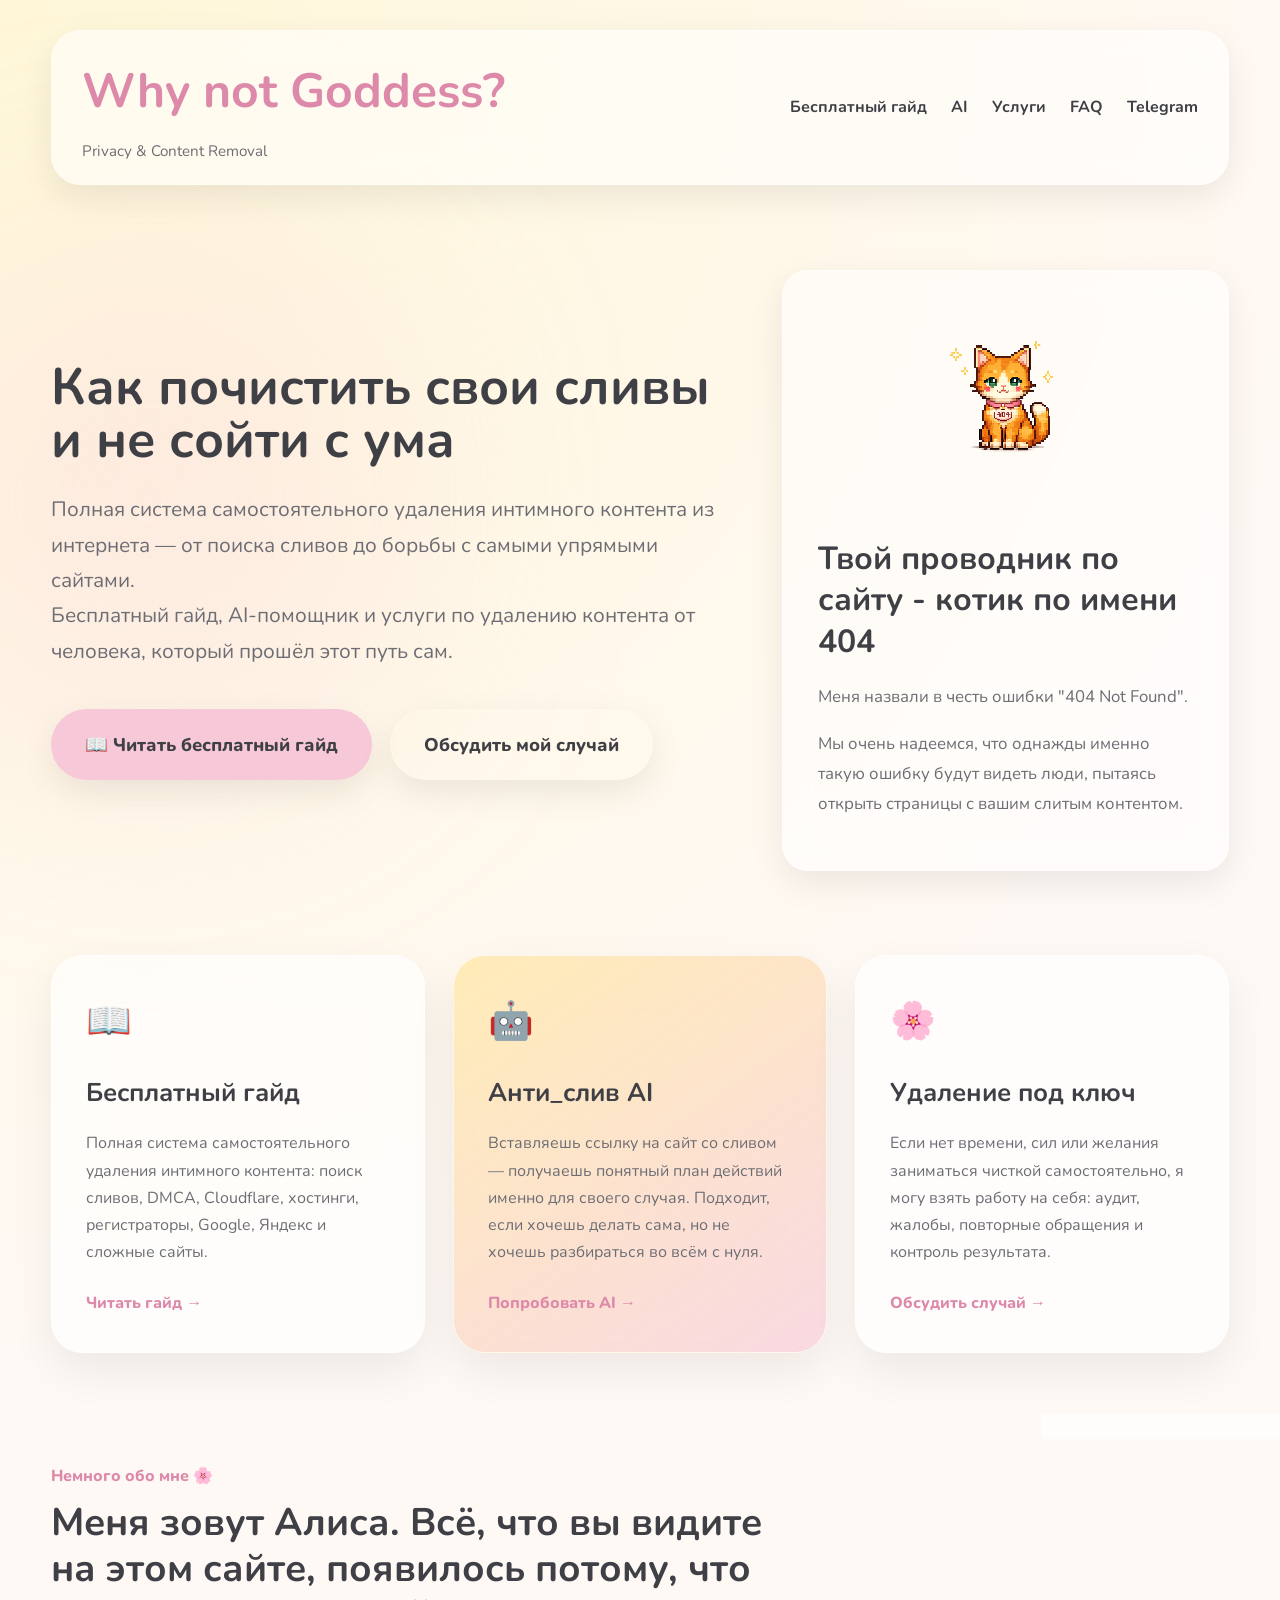
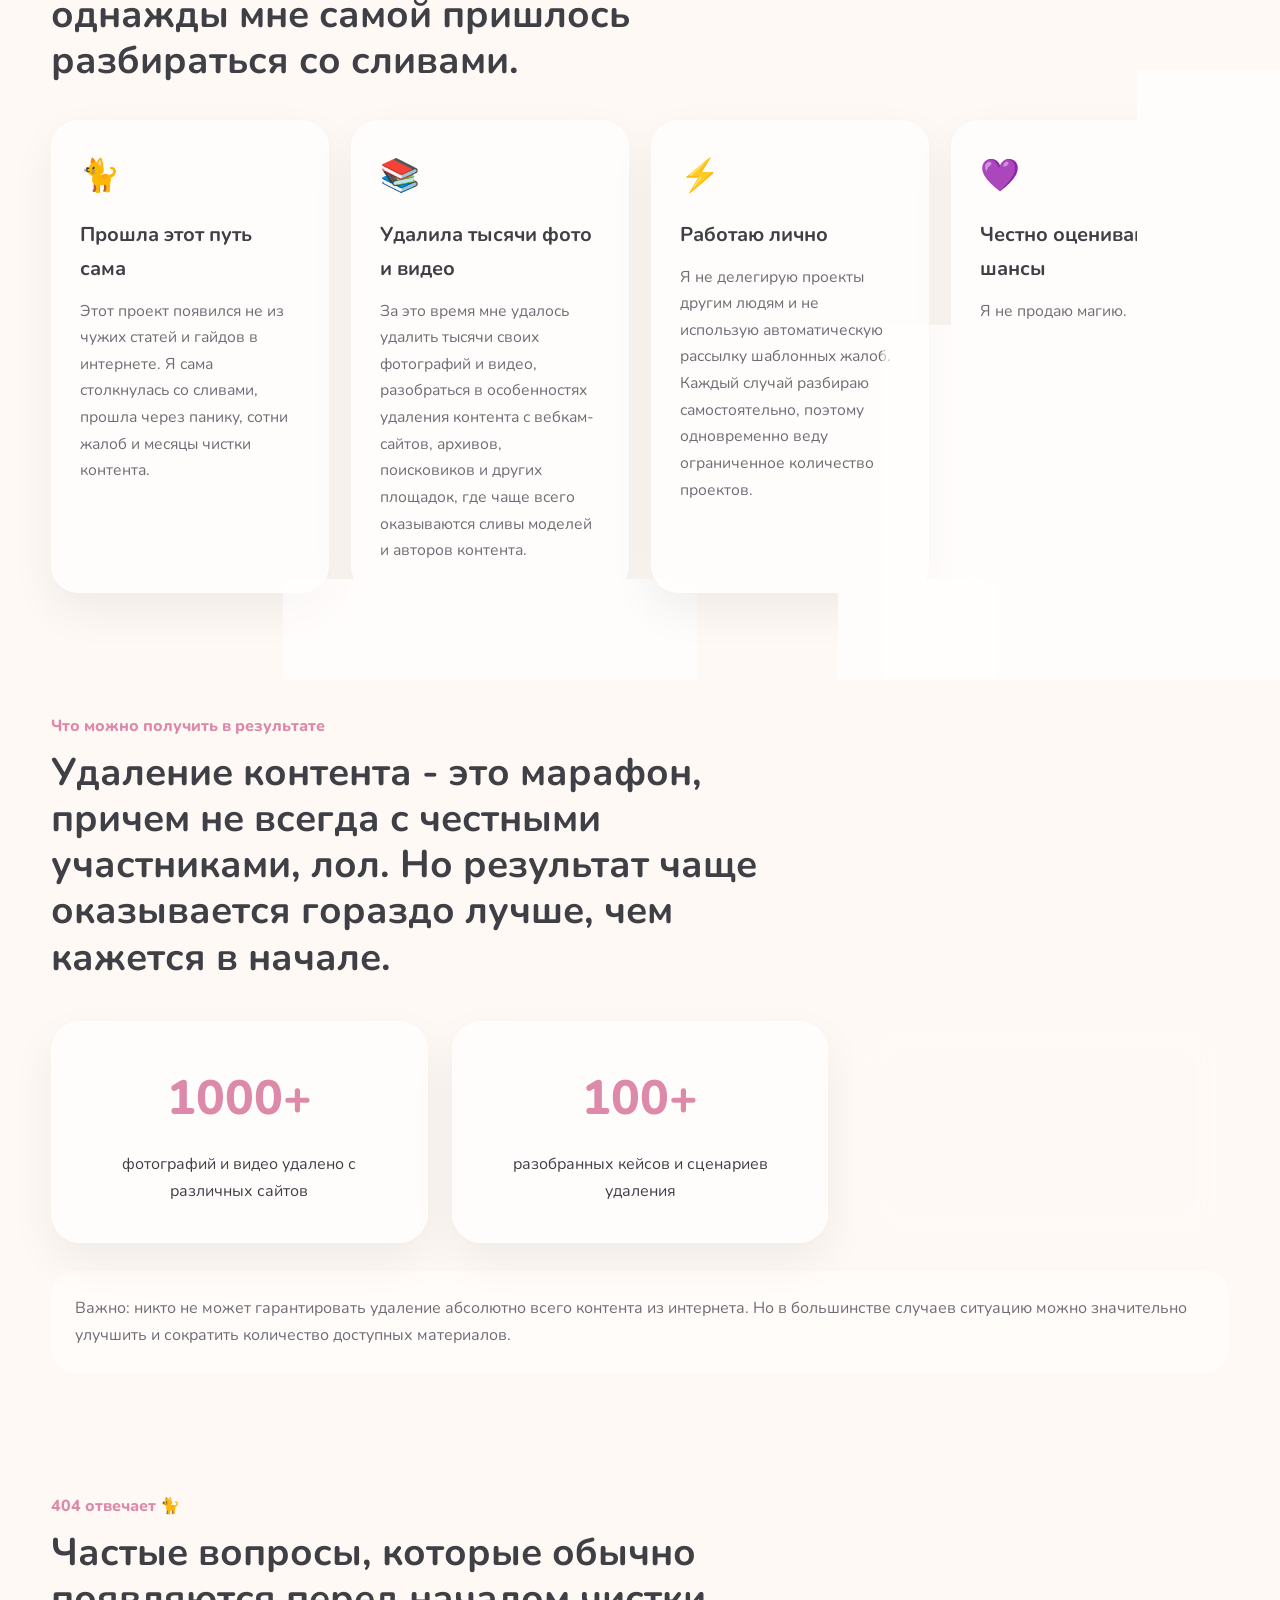
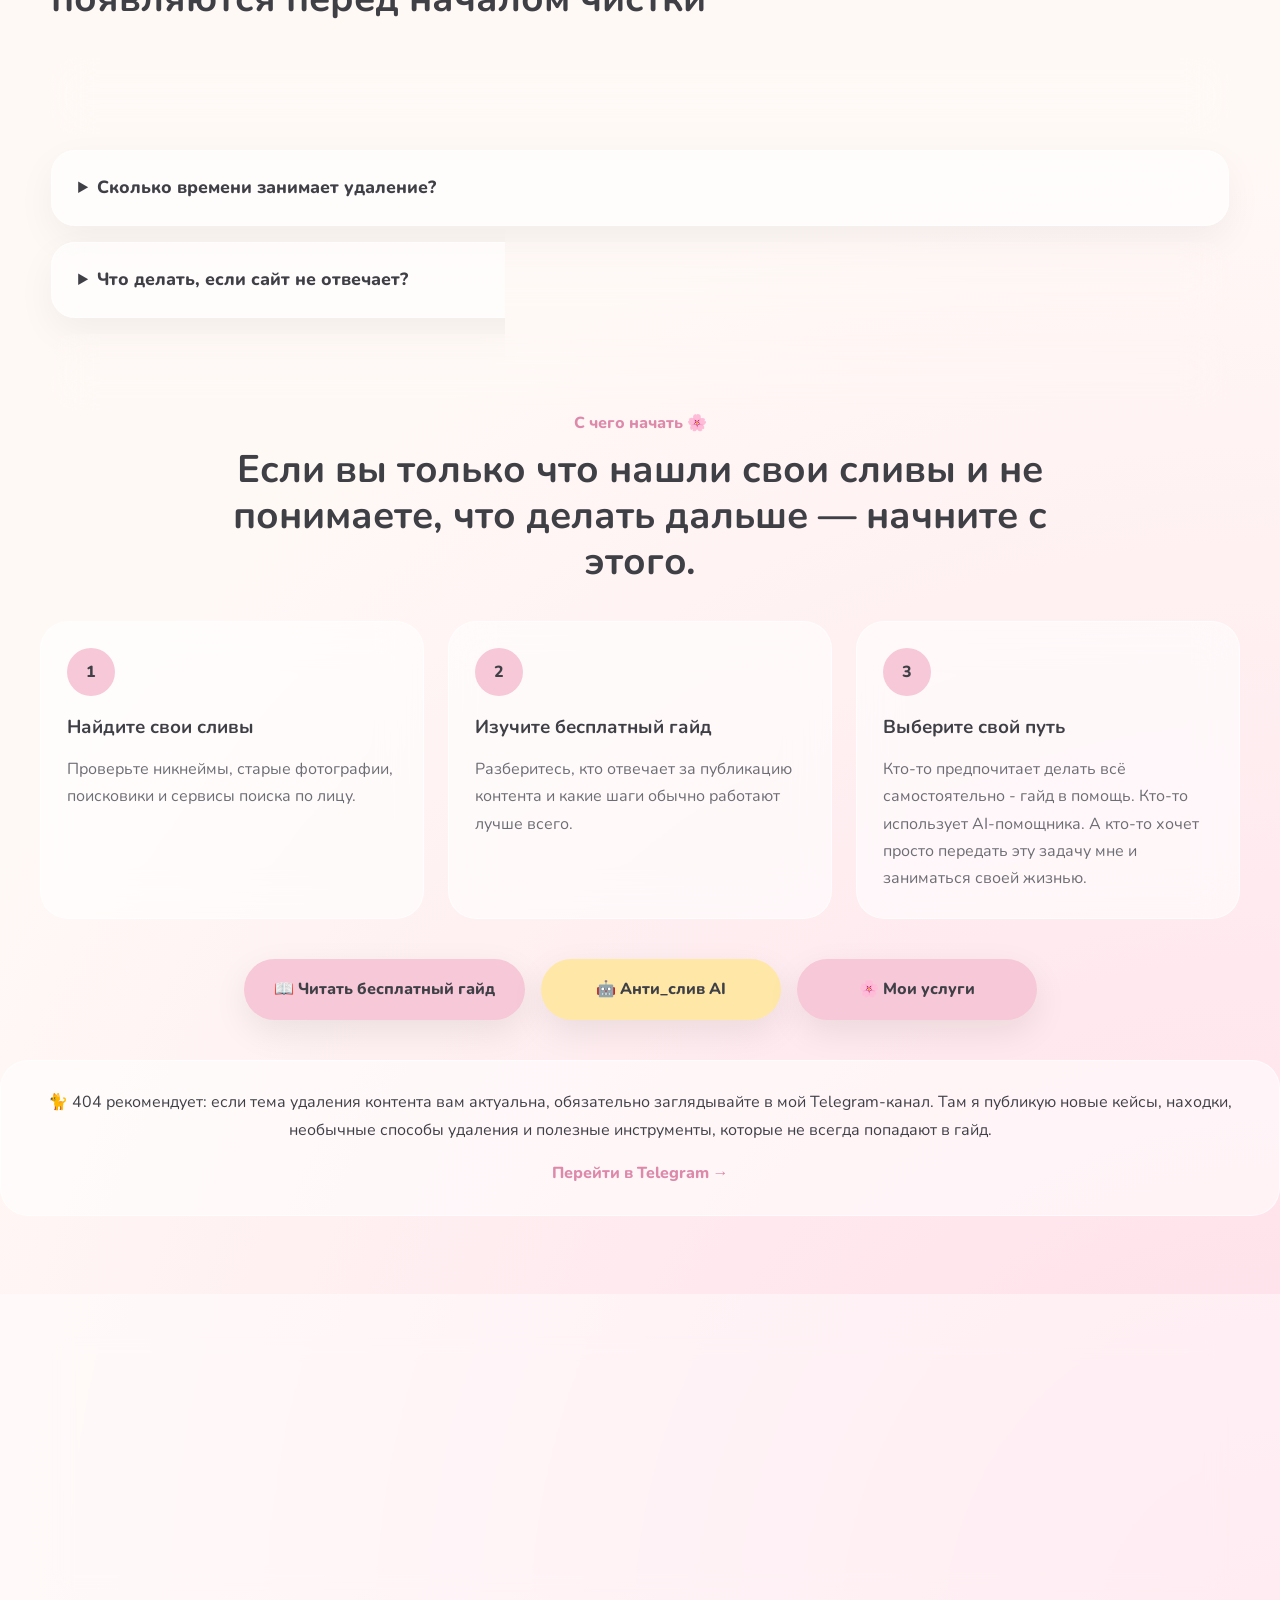
==== commit 99d56128: "Restore original homepage" ====
--- a/public/index.html
+++ b/public/index.html
@@ -1,120 +1,426 @@
-<!DOCTYPE html>
-<html lang="ru">
-<head>
-  <meta charset="UTF-8">
-  <meta name="viewport" content="width=device-width, initial-scale=1.0">
-  <meta name="google-site-verification" content="ZfcwN2E4Ii9jc2U-WbIxahf7bvQuG9_SBrAH_46aUPA">
-  <meta name="yandex-verification" content="d5b37b70e5254ea6">
-  <title>Удаление сливов и интимного контента | Why not Goddess?</title>
-  <meta name="description" content="Индивидуальная чистка сливов и интимного контента из интернета. Аудит, жалобы, повторные обращения и контроль результата.">
-  <meta property="og:title" content="Why not Goddess? | Удаление интимного контента">
-  <meta property="og:description" content="Помогаю удалить сливы из интернета — тщательно, лично и без обещаний невозможного.">
-  <meta property="og:type" content="website">
-  <meta property="og:url" content="https://whynotgoddess.pages.dev">
-  <meta name="robots" content="index, follow">
-  <link rel="icon" type="image/png" href="assets/images/котик 404.png">
-  <link rel="preconnect" href="https://fonts.googleapis.com">
-  <link rel="preconnect" href="https://fonts.gstatic.com" crossorigin>
-  <link href="https://fonts.googleapis.com/css2?family=Nunito:wght@400;600;700;800;900&family=Pixelify+Sans:wght@400;600&display=swap" rel="stylesheet">
-  <link rel="stylesheet" href="css/style.css">
-</head>
-<body class="home-v2">
-  <header class="site-header">
-    <a class="logo" href="index.html" aria-label="Why not Goddess? — главная">
-      <span class="logo-title">Why not Goddess?</span>
-      <span>Privacy &amp; Content Removal</span>
-    </a>
-    <nav aria-label="Основная навигация">
-      <a href="services/index.html">Удаление под ключ</a>
-      <a href="guide/index.html">Бесплатный гайд</a>
-      <a class="nav-ai" href="ai/index.html">AI <span>−50%</span></a>
-      <a href="articles/index.html">Статьи</a>
-      <a href="#faq">FAQ</a>
-      <a href="https://t.me/whynot_goddess" target="_blank" rel="noopener">Telegram</a>
-    </nav>
-  </header>
-
-  <main>
-    <section class="hero hero-v2 service-hero">
-      <div class="hero-copy">
-        <p class="eyebrow">🌸 Индивидуальная чистка сливов под ключ</p>
-        <h1>Сделаю так, чтобы твоего контента в интернете стало как можно меньше</h1>
-        <p class="hero-lead">Беру на себя поиск, аудит, жалобы, повторные обращения и контроль результата — на сайтах, в поисковиках, Telegram-каналах, VK, других соцсетях и интернет-помойках, где растаскивают чужой контент.</p>
-        <p>Я сама прошла путь от паники после первых найденных сливов до удаления тысяч своих фото и видео. Теперь помогаю пройти его другим — без осуждения, стыда и обещаний невозможного.</p>
-        <div class="buttons hero-actions">
-          <a class="button pink primary-cta" href="https://t.me/whynotgoddessbot" target="_blank" rel="noopener">Обсудить мой случай бесплатно</a>
-          <a class="text-link" href="services/index.html">Как проходит чистка →</a>
-        </div>
-        <div class="hero-proof"><span>Работаю лично</span><span>От 150 USDT / 12 000 ₽</span><span>Сначала бесплатная оценка</span></div>
-      </div>
-      <aside class="mascot-card">
-        <span class="pixel-chip">ЦЕЛЬ: 404 NOT FOUND</span>
-        <img src="assets/images/котик 404.png" alt="Пиксельный котик 404" class="cat-image">
-        <h2>Котик 404 очень хочет остаться без работы</h2>
-        <p>Потому что лучший финал чистки — когда люди, пытающиеся открыть страницу с твоим контентом, видят ошибку «404 Not Found».</p>
-      </aside>
-    </section>
-
-    <section class="service-summary">
-      <div class="section-heading"><p>«Как себе»</p><h2>Ты занимаешься своей жизнью. Я — твоими сливами.</h2></div>
-      <div class="service-steps">
-        <article><span>01</span><h3>Разбираю ситуацию</h3><p>Смотрю объём, площадки и сложность, честно оцениваю шансы и называю стоимость до начала работы.</p></article>
-        <article><span>02</span><h3>Беру чистку на себя</h3><p>Готовлю и отправляю жалобы, работаю с сайтами, хостингами, поисковиками, Telegram-каналами, VK и другими соцсетями.</p></article>
-        <article><span>03</span><h3>Дожимаю и контролирую</h3><p>Проверяю результат, отправляю повторные обращения и меняю стратегию там, где первый способ не сработал.</p></article>
-      </div>
-      <div class="service-summary-action"><a class="button pink" href="services/index.html">Подробнее об удалении под ключ</a><span>Чаще всего основная часть результата появляется в течение первого месяца, но сроки всегда зависят от конкретной ситуации.</span></div>
-    </section>
-
-    <section class="trust-section">
-      <div class="section-heading"><p>Почему мне можно доверить такую личную тему</p><h2>Не агентство и не безликая рассылка шаблонов</h2></div>
-      <div class="trust-grid">
-        <article class="trust-card"><div class="trust-icon">🐈</div><h3>Прошла через это сама</h3><p>Знаю не только техническую сторону удаления, но и состояние, когда страшно даже открывать результаты поиска.</p></article>
-        <article class="trust-card"><div class="trust-icon">🔐</div><h3>Всё остаётся между нами</h3><p>Я веду каждый случай лично, не передаю ссылки команде и не использую клиентские материалы для публичных кейсов.</p></article>
-        <article class="trust-card"><div class="trust-icon">⚡</div><h3>Бьюсь не только за крупные страницы</h3><p>Работаю с превью, зеркалами, выдачей, Telegram-каналами, VK, соцсетями и повторными публикациями — со всем, что остаётся после поверхностной чистки.</p></article>
-        <article class="trust-card"><div class="trust-icon">💜</div><h3>Не обещаю магию</h3><p>Если шансы низкие или работа не стоит твоих денег, я скажу об этом до оплаты.</p></article>
-      </div>
-    </section>
-
-    <section class="results-section">
-      <div class="results-intro"><div class="section-heading"><p>Результаты без нарушения чужой приватности</p><h2>Я начинала со своих сливов, но давно удаляю не только их</h2></div><p>Я не выкладываю настоящие переписки, ссылки и чужие интимные материалы ради рекламных «до и после». Но за это время я помогла другим девушкам удалить множество фото, видео, страниц, превью, постов и каналов — просто их приватность для меня важнее красивых скриншотов.</p></div>
-      <div class="results-grid">
-        <div class="result-card"><div class="result-number">1000+</div><p>фото и видео удалено в моей собственной чистке и клиентских проектах</p></div>
-        <div class="result-card"><div class="result-number">100+</div><p>сайтов, соцсетей и типовых сценариев разобрано в рабочей базе</p></div>
-        <div class="result-card"><div class="result-number">95%</div><p>контента удалось убрать из моей собственной поисковой выдачи</p></div>
-      </div>
-      <div class="results-note"><strong>Важно:</strong> никто не может гарантировать удаление абсолютно всего из интернета. Но в большинстве случаев количество доступных материалов можно значительно сократить.</div>
-    </section>
-
-    <section class="not-ready-section">
-      <div class="section-heading center-heading"><p>Пока не готова к чистке под ключ?</p><h2>Можно начать в своём темпе</h2><span>Я не буду уговаривать тебя покупать большую услугу. Для самостоятельной работы есть два варианта.</span></div>
-      <div class="entry-grid">
-        <article class="entry-card"><div class="offer-icon">📖</div><span class="mini-label">Бесплатно</span><h3>Большой пошаговый гайд</h3><p>Поможет понять систему: где искать сливы, кому писать, как работать с Cloudflare, хостингами, регистраторами, Google и Яндексом.</p><a class="card-action" href="guide/index.html">Открыть бесплатный гайд →</a></article>
-        <article class="entry-card ai-entry"><div class="sale-ribbon">−50%</div><div class="offer-icon">🤖</div><span class="mini-label hot">Поддержка 24/7</span><h3>Анти_слив AI</h3><p>Для тех, кто хочет удалять самостоятельно, но не хочет оставаться один на один с каждой ссылкой, отказом и техническим вопросом.</p><div class="price-inline"><s>50 USDT / 4 000 ₽</s><strong>25 USDT / 2 000 ₽</strong><small>доступ на 30 дней</small></div><a class="button yellow wide-button" href="ai/index.html">Посмотреть, как работает AI</a></article>
-      </div>
-    </section>
-
-    <section id="faq" class="faq faq-v2">
-      <div class="section-heading"><p>404 отвечает 🐈</p><h2>Вопросы перед началом чистки</h2></div>
-      <div class="faq-list">
-        <details><summary>Можно ли удалить вообще всё?</summary><p>Не всегда. Некоторые сайты игнорируют жалобы или находятся там, где на них сложно повлиять. Но часто можно удалить значительную часть контента и убрать страницы из Google и Яндекса.</p></details>
-        <details><summary>Сколько времени занимает удаление?</summary><p>Иногда ссылка исчезает за несколько дней, иногда нужны недели и повторы. В большинстве случаев заметная часть результата появляется в первый месяц, но полная чистка может занять дольше.</p></details>
-        <details><summary>Сколько стоит индивидуальная работа?</summary><p>От 150 USDT / 12 000 ₽ в месяц. Итог зависит от количества сайтов и сложности ситуации. До начала работы мы бесплатно обсуждаем случай, и я называю стоимость.</p></details>
-        <details><summary>Чем AI отличается от работы со мной?</summary><p>AI подсказывает, что делать тебе самой, и сопровождает самостоятельную чистку. В индивидуальной работе все действия — аудит, жалобы, повторы и контроль — беру на себя я.</p></details>
-      </div>
-    </section>
-
-    <section class="final-cta service-final">
-      <img src="assets/images/котик 404.png" alt="Котик 404" class="final-cat">
-      <div><p class="eyebrow">Первый шаг ни к чему тебя не обязывает</p><h2>Покажи мне ситуацию — я честно скажу, что с ней можно сделать</h2><p>Перед началом мы бесплатно обсудим объём работы, возможный результат и стоимость. Если я пойму, что не смогу нормально помочь, то не возьмусь за проект только ради оплаты.</p></div>
-      <div class="final-cta-actions"><a class="button pink" href="https://t.me/whynotgoddessbot" target="_blank" rel="noopener">Обсудить мой случай</a><a class="text-link" href="services/index.html">Сначала почитать об услуге →</a></div>
-    </section>
-  </main>
-
-  <footer class="site-footer">
-    <div class="footer-brand"><h3>Why not Goddess?</h3><p class="footer-note">Информация на сайте носит ознакомительный характер и не является юридической консультацией.</p></div>
-    <div class="footer-links"><a href="services/index.html">Удаление под ключ</a><a href="guide/index.html">Гайд</a><a href="ai/index.html">Анти_слив AI</a><a href="articles/index.html">Статьи</a></div>
-    <div class="footer-contact"><a href="https://t.me/whynotgoddessbot" target="_blank" rel="noopener">🌸 Обсудить мой случай</a><a href="https://t.me/whynot_goddess" target="_blank" rel="noopener">💜 Telegram-канал</a></div>
-    <p class="footer-copy">© 2026 Why not Goddess? · Privacy &amp; Content Removal</p>
-  </footer>
-</body>
-</html>
+<!DOCTYPE html>
+<html lang="ru">
+
+<head><link rel="icon" type="image/png" href="assets/images/котик 404.png">
+
+<meta charset="UTF-8">
+
+<meta name="viewport" content="width=device-width, initial-scale=1.0">
+<meta name="google-site-verification" content="ZfcwN2E4Ii9jc2U-WbIxahf7bvQuG9_SBrAH_46aUPA" />
+<meta name="yandex-verification" content="d5b37b70e5254ea6" />
+
+<title>Удаление сливов и интимного контента | Why not Goddess?</title>
+
+<meta name="description" content="Удаление сливов, интимных фото и видео из интернета. Помощь вебкам-моделям, авторам контента и всем, кто столкнулся с распространением личных материалов. Бесплатный гайд, AI-помощник и удаление под ключ.">
+<meta name="keywords" content="удалить сливы, удаление сливов, удалить интимные фото, удалить интимное видео, удалить контент из интернета, вебкам сливы, удаление фото из поиска">
+
+<meta property="og:title" content="Why not Goddess? | Privacy & Content Removal">
+<meta property="og:description" content="Помогаю удалить интимный контент из интернета. Бесплатный гайд, AI-помощник и удаление под ключ.">
+<meta property="og:type" content="website">
+<meta property="og:url" content="https://belotelovaelizaveta-netizen.github.io/whynotgoddess-site/">
+
+<meta name="robots" content="index, follow">
+<link rel="stylesheet" href="css/home-original.css">
+
+<link rel="preconnect" href="https://fonts.googleapis.com">
+
+<link rel="preconnect" href="https://fonts.gstatic.com" crossorigin>
+
+<link href="https://fonts.googleapis.com/css2?family=Nunito:wght@400;600;700;800&family=Pixelify+Sans:wght@400;600&display=swap" rel="stylesheet">
+
+</head>
+
+<body>
+
+<header>
+
+<div class="logo">
+
+<h1>Why not Goddess?</h1>
+
+<p>Privacy & Content Removal</p>
+
+</div>
+
+<nav>
+
+<a href="guide/index.html">
+Бесплатный гайд
+</a>
+
+<a href="ai/index.html">
+AI
+</a>
+
+<a href="services/index.html">
+Услуги
+</a>
+
+<a href="#faq">FAQ</a>
+
+<a href="https://t.me/whynot_goddess" target="_blank">
+Telegram
+</a>
+
+</nav>
+
+</header>
+
+<main>
+
+<section class="hero">
+
+<div>
+
+<h2>
+
+Как почистить свои сливы
+<br>
+и не сойти с ума
+
+</h2>
+
+<p>
+
+Полная система самостоятельного удаления интимного контента из интернета —
+от поиска сливов до борьбы с самыми упрямыми сайтами.
+
+</p>
+
+<p>
+
+Бесплатный гайд, AI-помощник и услуги по удалению контента от человека,
+который прошёл этот путь сам.
+
+</p>
+
+<div class="buttons">
+
+<a class="button pink" href="guide/index.html">
+📖 Читать бесплатный гайд
+</a>
+
+<a href="https://t.me/whynotgoddessbot" target="_blank" class="button">
+Обсудить мой случай
+</a>
+
+</div>
+
+</div>
+
+<div class="glass-card">
+<img src="assets/images/котик 404.png" alt="Кот 404" class="cat-image">
+
+<h3>Твой проводник по сайту - котик по имени 404</h3>
+
+<p>
+
+Меня назвали в честь ошибки "404 Not Found".
+
+</p>
+
+<p>
+
+Мы очень надеемся, что однажды именно такую ошибку будут видеть люди,
+пытаясь открыть страницы с вашим слитым контентом.
+
+</p>
+
+</div>
+
+</section>
+
+</section>
+<section class="offer-grid">
+
+<div class="offer-card">
+<div class="offer-icon">📖</div>
+<h3>Бесплатный гайд</h3>
+<p>
+Полная система самостоятельного удаления интимного контента:
+поиск сливов, DMCA, Cloudflare, хостинги, регистраторы, Google, Яндекс и сложные сайты.
+</p>
+<a href="guide/index.html">Читать гайд →</a>
+</div>
+
+<div class="offer-card featured">
+<div class="offer-icon">🤖</div>
+<h3>Анти_слив AI</h3>
+<p>
+Вставляешь ссылку на сайт со сливом — получаешь понятный план действий именно для своего случая. Подходит, если хочешь делать сама, но не хочешь разбираться во всём с нуля.
+</p>
+<a href="ai/index.html">Попробовать AI →</a>
+</div>
+
+<div class="offer-card">
+<div class="offer-icon">🌸</div>
+<h3>Удаление под ключ</h3>
+<p>
+Если нет времени, сил или желания заниматься чисткой самостоятельно, я могу взять работу на себя: аудит, жалобы, повторные обращения и контроль результата.
+</p>
+<a href="services/index.html">Обсудить случай →</a>
+</div>
+
+</section>
+<section class="trust-section">
+
+<div class="section-heading">
+<p>Немного обо мне 🌸</p>
+<h2>
+Меня зовут Алиса. Всё, что вы видите на этом сайте, появилось потому, что однажды мне самой пришлось разбираться со сливами.
+</h2>
+</div>
+
+<div class="trust-grid">
+
+<div class="trust-card">
+<div class="trust-icon">🐈</div>
+<h3>Прошла этот путь сама</h3>
+<p>
+Этот проект появился не из чужих статей и гайдов в интернете. Я сама столкнулась со сливами, прошла через панику, сотни жалоб и месяцы чистки контента.
+</p>
+</div>
+
+<div class="trust-card">
+<div class="trust-icon">📚</div>
+<h3>Удалила тысячи фото и видео</h3>
+<p>
+За это время мне удалось удалить тысячи своих фотографий и видео, разобраться в особенностях удаления контента с вебкам-сайтов, архивов, поисковиков и других площадок, где чаще всего оказываются сливы моделей и авторов контента.
+</p>
+</div>
+
+<div class="trust-card">
+<div class="trust-icon">⚡</div>
+<h3>Работаю лично</h3>
+<p>
+Я не делегирую проекты другим людям и не использую автоматическую рассылку шаблонных жалоб. Каждый случай разбираю самостоятельно, поэтому одновременно веду ограниченное количество проектов.
+</p>
+</div>
+
+<div class="trust-card">
+<div class="trust-icon">💜</div>
+<h3>Честно оцениваю шансы</h3>
+<p>
+Я не продаю магию. Удаление контента — это система, а не волшебная кнопка. Поэтому я стараюсь честно объяснить, какие шансы есть именно в вашей ситуации.
+</p>
+</div>
+
+</div>
+
+</section>
+<section class="results-section">
+
+<div class="section-heading">
+
+<p>Что можно получить в результате</p>
+
+<h2>
+Удаление контента - это марафон, причем не всегда с честными участниками, лол. Но результат чаще оказывается гораздо лучше, чем кажется в начале.
+</h2>
+
+</div>
+
+<div class="results-grid">
+
+<div class="result-card">
+
+<div class="result-number">1000+</div>
+
+<p>фотографий и видео удалено с различных сайтов</p>
+
+</div>
+
+<div class="result-card">
+
+<div class="result-number">100+</div>
+
+<p>разобранных кейсов и сценариев удаления</p>
+
+</div>
+
+<div class="result-card">
+
+<div class="result-number">95%</div>
+
+<p>контента удалось убрать из моей собственной выдачи</p>
+
+</div>
+
+</div>
+
+<div class="results-note">
+
+<p>
+
+Важно: никто не может гарантировать удаление абсолютно всего контента из интернета.
+Но в большинстве случаев ситуацию можно значительно улучшить и сократить количество доступных материалов.
+
+</p>
+
+</div>
+
+</section>
+<section id="faq" class="faq">
+
+<div class="section-heading">
+<p>404 отвечает 🐈</p>
+<h2>Частые вопросы, которые обычно появляются перед началом чистки</h2>
+</div>
+
+<div class="faq-list">
+
+<details>
+<summary>Можно ли удалить вообще всё?</summary>
+<p>Честно — не всегда. Но цель чистки не в мифической идеальной пустоте интернета, а в том, чтобы найти твой контент стало максимально сложно: убрать крупные сайты, поисковики, поиск по лицу и основные источники распространения.</p>
+</details>
+
+<details>
+<summary>Сколько времени занимает удаление?</summary>
+<p>Первые результаты могут появиться уже через несколько дней, но нормальная чистка часто занимает недели или месяцы. Особенно если сайты упрямые, контента много или он давно разлетелся по интернету.</p>
+</details>
+
+<details>
+<summary>Что делать, если сайт не отвечает?</summary>
+<p>Это не значит, что всё пропало. Обычно мы идём выше: Cloudflare, хостинг, регистратор, upstream-провайдеры, поисковики. Важно не застревать на одной двери, если она не открывается.</p>
+</details>
+
+<details>
+<summary>Чем AI-помощник отличается от бесплатного гайда?</summary>
+<p>Гайд объясняет общую систему удаления контента и помогает понять, как устроен процесс в целом.
+
+AI-помощник работает уже с вашей конкретной ситуацией. Вы можете показать ему сайт, ответ хостинга, отказ по жалобе или любой другой этап процесса, и он поможет разобраться, что делать дальше.
+
+Кроме того, в AI-помощник встроена большая база информации по конкретным сайтам, хостингам и нестандартным кейсам. В том числе там есть способы удаления, которые сложно уместить в обычный гайд, потому что они зависят от конкретной ситуации. Иногда срабатывают совершенно неожиданные вещи: например, одному сайту нужно было написать именно с российской почты, а другой пошёл навстречу только после жалобы его платёжной системе.
+
+По сути, гайд отвечает на вопрос «как это обычно работает?», а AI-помощник — на вопрос «что делать прямо сейчас в моём случае?».</p>
+</details>
+
+</div>
+
+</section>
+
+</main>
+<section class="start-section">
+
+<div class="section-heading">
+
+<p>С чего начать 🌸</p>
+
+<h2>
+Если вы только что нашли свои сливы и не понимаете, что делать дальше — начните с этого.
+</h2>
+
+</div>
+
+<div class="start-grid">
+
+<div class="start-card">
+
+<div class="start-number">1</div>
+
+<h3>Найдите свои сливы</h3>
+
+<p>
+Проверьте никнеймы, старые фотографии, поисковики и сервисы поиска по лицу.
+</p>
+
+</div>
+
+<div class="start-card">
+
+<div class="start-number">2</div>
+
+<h3>Изучите бесплатный гайд</h3>
+
+<p>
+Разберитесь, кто отвечает за публикацию контента и какие шаги обычно работают лучше всего.
+</p>
+
+</div>
+
+<div class="start-card">
+
+<div class="start-number">3</div>
+
+<h3>Выберите свой путь</h3>
+
+<p>
+Кто-то предпочитает делать всё самостоятельно - гайд в помощь. Кто-то использует AI-помощника. А кто-то хочет просто передать эту задачу мне и заниматься своей жизнью.
+</p>
+
+</div>
+
+</div>
+
+<div class="final-actions">
+
+<a class="button pink" href="guide/index.html">
+📖 Читать бесплатный гайд
+</a>
+
+<a class="button yellow" href="ai/index.html">
+🤖 Анти_слив AI
+</a>
+
+<a class="button pink" href="services/index.html">
+🌸 Мои услуги
+</a>
+
+</div>
+
+<div class="telegram-box">
+
+<p>
+
+🐈 404 рекомендует:
+
+если тема удаления контента вам актуальна, обязательно заглядывайте в мой Telegram-канал. Там я публикую новые кейсы, находки, необычные способы удаления и полезные инструменты, которые не всегда попадают в гайд.
+
+</p>
+
+<a href="https://t.me/whynot_goddess" target="_blank">
+
+Перейти в Telegram →
+
+</a>
+
+</div>
+
+</section>
+
+<footer class="site-footer">
+
+    <div class="footer-brand">
+        <h3>Why not Goddess?</h3>
+        <p class="footer-note">
+Информация на сайте носит ознакомительный характер и не является юридической консультацией.
+</p>
+    </div>
+
+    <div class="footer-links">
+       <a href="guide/index.html">Гайд</a>
+       <a href="ai/index.html">Анти_слив AI</a>
+       <a href="services/index.html">Услуги</a>
+    </div>
+
+    <div class="footer-contact">
+        <a href="https://t.me/whynotgoddessbot" target="_blank">
+            🌸 Обсудить мой случай
+        </a>
+        <a href="https://t.me/whynot_goddess" target="_blank">
+            💜 Telegram-канал
+        </a>
+    </div>
+
+    <p class="footer-copy">
+        © 2026 Why not Goddess? · Privacy & Content Removal
+    </p>
+   
+
+</footer>
+
+<script src="js/script.js"></script>
+
+</body>
+
+</html>
--- a/public/css/home-original.css
+++ b/public/css/home-original.css
@@ -0,0 +1,1441 @@
+/* ==========================================================
+   WHY NOT GODDESS
+   STYLE.CSS
+   Part 1 / Base
+========================================================== */
+
+:root {
+
+    --bg: #fff9f6;
+    --bg-soft: #fffdfb;
+
+    --pink: #f7c8d7;
+    --pink-dark: #dd89aa;
+
+    --yellow: #ffe8a7;
+
+    --text: #3f3f46;
+    --text-light: #6d6d74;
+
+    --glass: rgba(255,255,255,.55);
+
+    --border: rgba(255,255,255,.45);
+
+    --shadow:
+        0 12px 35px rgba(0,0,0,.08);
+
+    --radius: 26px;
+
+    --transition: .28s ease;
+
+}
+
+
+
+*{
+
+    margin:0;
+    padding:0;
+    box-sizing:border-box;
+
+}
+
+
+
+html{
+
+    scroll-behavior:smooth;
+
+}
+
+
+
+body{
+
+    font-family:'Nunito',sans-serif;
+
+    background:
+
+    radial-gradient(circle at top left,#fff7d7 0%,transparent 28%),
+
+    radial-gradient(circle at bottom right,#ffdce8 0%,transparent 30%),
+
+    var(--bg);
+
+    color:var(--text);
+
+    line-height:1.7;
+
+}
+
+
+
+img{
+
+    max-width:100%;
+
+}
+
+
+
+a{
+
+    text-decoration:none;
+
+    color:inherit;
+
+}
+
+
+
+main{
+
+    width:min(1200px,92%);
+
+    margin:auto;
+
+}
+
+
+
+/* =========================
+          HEADER
+========================= */
+
+header{
+
+    width:min(1200px,92%);
+
+    margin:30px auto;
+
+    padding:20px 30px;
+
+    display:flex;
+
+    justify-content:space-between;
+
+    align-items:center;
+
+    gap:30px;
+
+    background:var(--glass);
+
+    backdrop-filter:blur(18px);
+
+    border:1px solid var(--border);
+
+    border-radius:30px;
+
+    box-shadow:var(--shadow);
+
+}
+
+
+
+.logo{
+
+    display:flex;
+
+    flex-direction:column;
+
+}
+
+
+
+.logo .pixel{
+
+    font-family:'Pixelify Sans',cursive;
+
+    font-size:34px;
+
+    color:var(--pink-dark);
+
+}
+
+
+
+.logo p{
+
+    color:var(--text-light);
+
+    font-size:.95rem;
+
+}
+
+
+
+nav{
+
+    display:flex;
+
+    gap:24px;
+
+    flex-wrap:wrap;
+
+}
+
+
+
+nav a{
+
+    font-weight:700;
+
+    transition:var(--transition);
+
+}
+
+
+
+nav a:hover{
+
+    color:var(--pink-dark);
+
+}
+
+
+
+/* =========================
+         HERO
+========================= */
+
+.hero{
+
+    display:grid;
+
+    grid-template-columns:1.3fr .8fr;
+
+    gap:45px;
+
+    align-items:center;
+
+    margin-top:70px;
+
+}
+
+
+
+.hero h1{
+
+    font-size:3.5rem;
+
+    line-height:1.1;
+
+    margin-bottom:25px;
+
+}
+
+
+
+.hero p{
+
+    font-size:1.15rem;
+
+    color:var(--text-light);
+
+    max-width:650px;
+
+}
+
+
+
+.buttons{
+
+    display:flex;
+
+    gap:18px;
+
+    flex-wrap:wrap;
+
+    margin-top:35px;
+
+}
+
+
+
+.button{
+
+    display:inline-flex;
+
+    align-items:center;
+
+    justify-content:center;
+
+    padding:17px 30px;
+
+    border-radius:999px;
+
+    font-weight:800;
+
+    transition:var(--transition);
+
+    box-shadow:var(--shadow);
+
+}
+
+
+
+.button:hover{
+
+    transform:translateY(-4px);
+
+}
+
+
+
+.button.pink{
+
+    background:var(--pink);
+
+}
+
+
+
+.button.yellow{
+
+    background:var(--yellow);
+
+}
+/* =========================
+        GLASS CARD
+========================= */
+
+.glass-card{
+
+    background:var(--glass);
+
+    border:1px solid var(--border);
+
+    backdrop-filter:blur(18px);
+
+    border-radius:var(--radius);
+
+    padding:35px;
+
+    box-shadow:var(--shadow);
+
+}
+
+.glass-card h2{
+
+    font-size:2rem;
+
+    margin-bottom:18px;
+
+}
+
+.glass-card p{
+
+    margin-bottom:16px;
+
+    color:var(--text-light);
+
+}
+
+/* =========================
+          CARDS
+========================= */
+
+.cards{
+
+    margin:110px 0;
+
+    display:grid;
+
+    grid-template-columns:repeat(3,1fr);
+
+    gap:28px;
+
+}
+
+.card{
+
+    background:rgba(255,255,255,.58);
+
+    backdrop-filter:blur(20px);
+
+    border-radius:28px;
+
+    padding:34px;
+
+    border:1px solid rgba(255,255,255,.5);
+
+    transition:var(--transition);
+
+    box-shadow:var(--shadow);
+
+}
+
+.card:hover{
+
+    transform:translateY(-8px);
+
+}
+
+.card h2{
+
+    margin-bottom:18px;
+
+    font-size:1.45rem;
+
+}
+
+.card p{
+
+    color:var(--text-light);
+
+    margin-bottom:22px;
+
+}
+
+.card a{
+
+    font-weight:800;
+
+    color:var(--pink-dark);
+
+}
+
+/* =========================
+          QUOTE
+========================= */
+
+.quote{
+
+    margin:110px 0;
+
+    text-align:center;
+
+}
+
+.quote h2{
+
+    font-size:2.2rem;
+
+    line-height:1.5;
+
+    max-width:900px;
+
+    margin:auto;
+
+}
+
+/* =========================
+          FOOTER
+========================= */
+
+footer{
+
+    width:min(1200px,92%);
+
+    margin:90px auto 40px;
+
+    background:rgba(255,255,255,.55);
+
+    backdrop-filter:blur(18px);
+
+    border-radius:28px;
+
+    border:1px solid rgba(255,255,255,.5);
+
+    padding:35px;
+
+    text-align:center;
+
+    box-shadow:var(--shadow);
+
+}
+
+footer p:first-child{
+
+    font-weight:800;
+
+    margin-bottom:18px;
+
+}
+
+footer p:last-child{
+
+    color:var(--text-light);
+
+    max-width:760px;
+
+    margin:auto;
+
+}
+
+/* =========================
+      MOBILE
+========================= */
+
+@media (max-width:960px){
+
+header{
+
+    flex-direction:column;
+
+    text-align:center;
+
+}
+
+nav{
+
+    justify-content:center;
+
+}
+
+.hero{
+
+    grid-template-columns:1fr;
+
+    text-align:center;
+
+}
+
+.hero p{
+
+    margin:auto;
+
+}
+
+.buttons{
+
+    justify-content:center;
+
+}
+
+.cards{
+
+    grid-template-columns:1fr;
+
+}
+
+.hero h1{
+
+    font-size:2.5rem;
+
+}
+
+.quote h2{
+
+    font-size:1.6rem;
+
+}
+
+}
+
+@media (max-width:600px){
+
+.logo .pixel{
+
+    font-size:2rem;
+
+}
+
+.hero h1{
+
+    font-size:2rem;
+
+}
+
+.button{
+
+    width:100%;
+
+}
+
+header{
+
+    padding:20px;
+
+}
+
+.card{
+
+    padding:26px;
+
+}
+
+.glass-card{
+
+    padding:26px;
+
+}
+
+}
+/* HERO UPGRADE */
+
+.hero{
+
+    min-height:70vh;
+
+    display:grid;
+
+    grid-template-columns:1.2fr .8fr;
+
+    gap:60px;
+
+    align-items:center;
+
+}
+
+.hero h2{
+    font-size:3.2rem;
+
+    line-height:1.05;
+
+    margin-bottom:24px;
+
+    max-width:700px;
+
+}
+
+.hero p{
+
+    font-size:1.3rem;
+
+    max-width:700px;
+
+}
+
+.hero .glass-card{
+
+    min-height:320px;
+
+    display:flex;
+
+    flex-direction:column;
+
+    justify-content:center;
+
+}
+
+.hero .glass-card h3{
+
+    font-size:2rem;
+
+    margin-bottom:20px;
+
+}
+
+/* BIG BUTTONS */
+
+.buttons{
+
+    margin-top:40px;
+
+}
+
+.buttons .button{
+
+    font-size:1.15rem;
+
+    padding:20px 34px;
+
+}
+
+/* LOGO */
+
+.logo h1{
+    font-family:'Nunito',sans-serif;
+
+    font-size:3rem;
+
+    color:var(--pink-dark);
+
+    margin-bottom:6px;
+
+}
+
+/* SOFT GLOW */
+
+.hero::before{
+
+    content:"";
+
+    position:absolute;
+
+    width:500px;
+
+    height:500px;
+
+    border-radius:50%;
+
+    background:rgba(247,200,215,.25);
+
+    filter:blur(120px);
+
+    z-index:-1;
+
+    left:-100px;
+
+    top:250px;
+
+}
+
+/* MOBILE */
+
+@media(max-width:960px){
+
+.hero{
+
+    grid-template-columns:1fr;
+
+}
+
+.hero h2{
+
+    font-size:2.8rem;
+
+}
+
+}
+/* OFFER CARDS */
+
+.offer-grid{
+    margin:70px 0 110px;
+    display:grid;
+    grid-template-columns:repeat(3,1fr);
+    gap:28px;
+}
+
+.offer-card{
+    background:rgba(255,255,255,.62);
+    border:1px solid rgba(255,255,255,.65);
+    backdrop-filter:blur(22px);
+    border-radius:32px;
+    padding:34px;
+    box-shadow:0 18px 45px rgba(0,0,0,.07);
+    transition:.28s ease;
+}
+
+.offer-card:hover{
+    transform:translateY(-8px);
+}
+
+.offer-card.featured{
+    background:linear-gradient(145deg,rgba(255,232,167,.78),rgba(247,200,215,.65));
+}
+
+.offer-icon{
+    font-size:2.3rem;
+    margin-bottom:18px;
+}
+
+.offer-card h3{
+    font-size:1.6rem;
+    margin-bottom:16px;
+}
+
+.offer-card p{
+    color:var(--text-light);
+    margin-bottom:24px;
+}
+
+.offer-card a{
+    font-weight:800;
+    color:var(--pink-dark);
+}
+
+@media(max-width:960px){
+    .offer-grid{
+        grid-template-columns:1fr;
+    }
+}
+/* TRUST SECTION */
+
+.trust-section{
+    margin:20px 0 120px;
+}
+
+.section-heading{
+    max-width:760px;
+    margin-bottom:36px;
+}
+
+.section-heading p{
+    color:var(--pink-dark);
+    font-weight:800;
+    margin-bottom:10px;
+}
+
+.section-heading h2{
+    font-size:2.4rem;
+    line-height:1.2;
+}
+
+.trust-grid{
+    display:grid;
+    grid-template-columns:repeat(4,1fr);
+    gap:22px;
+}
+
+.trust-card{
+    background:rgba(255,255,255,.58);
+    border:1px solid rgba(255,255,255,.62);
+    backdrop-filter:blur(20px);
+    border-radius:28px;
+    padding:28px;
+    box-shadow:0 18px 45px rgba(0,0,0,.06);
+}
+
+.trust-icon{
+    font-size:2rem;
+    margin-bottom:14px;
+}
+
+.trust-card h3{
+    font-size:1.25rem;
+    margin-bottom:12px;
+}
+
+.trust-card p{
+    color:var(--text-light);
+    font-size:.98rem;
+}
+
+@media(max-width:1050px){
+    .trust-grid{
+        grid-template-columns:repeat(2,1fr);
+    }
+}
+
+@media(max-width:650px){
+    .trust-grid{
+        grid-template-columns:1fr;
+    }
+
+    .section-heading h2{
+        font-size:1.9rem;
+    }
+}
+/* RESULTS */
+
+.results-section{
+    margin:0 0 120px;
+}
+
+.results-grid{
+    display:grid;
+    grid-template-columns:repeat(3,1fr);
+    gap:24px;
+    margin-top:40px;
+}
+
+.result-card{
+    background:rgba(255,255,255,.58);
+    border:1px solid rgba(255,255,255,.62);
+    backdrop-filter:blur(20px);
+    border-radius:30px;
+    padding:36px;
+    text-align:center;
+    box-shadow:0 18px 45px rgba(0,0,0,.06);
+}
+
+.result-number{
+    font-size:3rem;
+    font-weight:800;
+    color:var(--pink-dark);
+    margin-bottom:12px;
+}
+
+.results-note{
+    margin-top:28px;
+    background:rgba(255,255,255,.45);
+    border-radius:24px;
+    padding:24px;
+}
+
+.results-note p{
+    color:var(--text-light);
+}
+
+@media(max-width:900px){
+
+.results-grid{
+    grid-template-columns:1fr;
+}
+
+}
+/* FAQ PREVIEW */
+
+.faq-preview{
+    margin:0 0 120px;
+}
+
+.faq-list{
+    display:grid;
+    gap:16px;
+    margin-top:34px;
+}
+
+details{
+    background:rgba(255,255,255,.6);
+    border:1px solid rgba(255,255,255,.65);
+    backdrop-filter:blur(20px);
+    border-radius:24px;
+    padding:22px 26px;
+    box-shadow:0 14px 38px rgba(0,0,0,.05);
+}
+
+summary{
+    cursor:pointer;
+    font-weight:800;
+    font-size:1.1rem;
+}
+
+details p{
+    margin-top:16px;
+    color:var(--text-light);
+}
+
+.faq-button{
+    margin-top:30px;
+}
+/* START SECTION */
+
+.start-section{
+    margin:0 0 120px;
+    text-align:center;
+}
+
+.start-grid{
+    display:grid;
+    grid-template-columns:repeat(3,1fr);
+    gap:24px;
+    margin-top:36px;
+    max-width:1200px;
+    margin-left:auto;
+    margin-right:auto;
+}
+
+.start-card{
+    background:rgba(255,255,255,.58);
+    border:1px solid rgba(255,255,255,.62);
+    backdrop-filter:blur(20px);
+    border-radius:28px;
+    padding:26px;
+    text-align:left;
+}
+
+.start-number{
+    width:48px;
+    height:48px;
+    border-radius:50%;
+    background:var(--pink);
+    display:flex;
+    align-items:center;
+    justify-content:center;
+    font-weight:800;
+    margin-bottom:16px;
+}
+
+.start-card h3{
+    margin-bottom:12px;
+}
+
+.start-card p{
+    color:var(--text-light);
+}
+
+.final-actions{
+    margin-top:40px;
+
+    display:flex;
+    justify-content:center;
+
+    gap:16px;
+    flex-wrap:wrap;
+}
+.final-actions .button{
+    min-width:240px;
+}
+
+.telegram-box{
+    margin-top:40px;
+    background:rgba(255,255,255,.55);
+    border-radius:28px;
+    padding:28px;
+    border:1px solid rgba(255,255,255,.62);
+}
+
+.telegram-box p{
+    margin-bottom:16px;
+}
+
+.telegram-box a{
+    color:var(--pink-dark);
+    font-weight:800;
+}
+
+@media(max-width:960px){
+
+.start-grid{
+    grid-template-columns:1fr;
+}
+
+}
+.start-section .section-heading{
+    max-width:900px;
+    margin:0 auto 36px;
+}
+.cat-image{
+    width:300px;
+    display:block;
+    margin:0 auto 20px;
+    image-rendering:pixelated;
+}
+.glass-card h3{
+    font-size: 2rem;
+    line-height: 1.3;
+    margin-top: 12px;
+    margin-bottom: 20px;
+}
+
+.glass-card p{
+    font-size: 1.05rem;
+    line-height: 1.8;
+}
+/* =========================
+   GUIDE PAGE
+========================= */
+
+.guide-hero{
+    margin:80px 0 50px;
+}
+
+.guide-tag{
+    color:var(--pink-dark);
+    font-weight:800;
+    margin-bottom:18px;
+}
+
+.guide-hero h1{
+    font-size:3.2rem;
+    max-width:900px;
+    margin-bottom:24px;
+}
+
+.guide-description{
+    font-size:1.2rem;
+    max-width:900px;
+    margin-bottom:12px;
+}
+
+.guide-update{
+    color:var(--text-light);
+    margin-bottom:32px;
+}
+
+.guide-update p{
+    margin-bottom:8px;
+}
+
+.guide-content{
+    margin-top:60px;
+}
+
+.guide-content h2{
+    margin-bottom:24px;
+}
+
+.guide-toc{
+    background:rgba(255,255,255,.55);
+    backdrop-filter:blur(20px);
+    border-radius:28px;
+    padding:34px;
+    box-shadow:var(--shadow);
+}
+
+.guide-toc p{
+    margin-bottom:14px;
+}
+
+.guide-sections{
+    margin-top:50px;
+}
+
+.guide-sections details{
+    background:rgba(255,255,255,.55);
+    backdrop-filter:blur(20px);
+    border-radius:28px;
+    margin-bottom:20px;
+    box-shadow:var(--shadow);
+    overflow:hidden;
+}
+
+.guide-sections summary{
+    list-style:none;
+    cursor:pointer;
+    padding:28px 32px;
+    font-weight:800;
+    font-size:1.1rem;
+}
+
+.guide-sections summary::-webkit-details-marker{
+    display:none;
+}
+
+.guide-sections summary:hover{
+    color:var(--pink-dark);
+}
+
+.guide-body{
+    padding:0 32px 32px;
+    line-height:1.9;
+    color:var(--text-light);
+}
+
+.guide-final{
+    margin-top:80px;
+    text-align:center;
+    background:rgba(255,255,255,.55);
+    backdrop-filter:blur(20px);
+    border-radius:32px;
+    padding:60px;
+    box-shadow:var(--shadow);
+}
+
+.guide-final h2{
+    margin-bottom:16px;
+}
+
+.guide-final p{
+    max-width:700px;
+    margin:0 auto 30px;
+}
+
+.guide-final .button{
+    display:inline-flex;
+}
+.chapter-intro{
+    text-align:center;
+    margin-bottom:40px;
+}
+
+.chapter-intro p{
+    color:var(--pink-dark);
+    font-weight:800;
+    margin-bottom:12px;
+}
+
+.guide-subtitle{
+    margin-top:40px;
+    margin-bottom:20px;
+    font-size:1.8rem;
+}
+
+.important-box{
+    background:rgba(255,255,255,.5);
+    border-radius:20px;
+    padding:28px;
+    margin:32px 0;
+    box-shadow:var(--shadow);
+}
+.step-card{
+    background:rgba(255,255,255,.45);
+    border-radius:24px;
+    padding:28px;
+    margin:30px 0;
+}
+
+.step-card h3{
+    margin-bottom:20px;
+}
+
+.template-box{
+    margin-top:20px;
+    background:rgba(255,255,255,.35);
+    border-radius:16px;
+    overflow:hidden;
+}
+
+.template-box summary{
+    cursor:pointer;
+    padding:16px 20px;
+    font-weight:700;
+}
+
+.template-box pre{
+    white-space:pre-wrap;
+    word-break:normal;
+    overflow-wrap:break-word;
+
+    padding:20px;
+
+    font-family:inherit;
+    font-size:.95rem;
+    line-height:1.7;
+
+    overflow-x:auto;
+}
+
+.template-box summary{
+    cursor:pointer;
+    padding:16px 20px;
+    font-weight:700;
+    color:var(--pink-dark);
+}
+
+.template-box summary:hover{
+    opacity:.8;
+}
+.page-hero{
+    margin:80px 0 50px;
+}
+
+.page-hero h1{
+    font-size:3.2rem;
+    max-width:900px;
+    margin-bottom:24px;
+}
+
+.page-hero .button{
+    margin-top:24px;
+}
+.error-page{
+    min-height:100vh;
+    display:flex;
+    justify-content:center;
+    align-items:center;
+    padding:40px 20px;
+}
+
+.error-card{
+    max-width:520px;
+    text-align:center;
+    background:rgba(255,255,255,0.65);
+    border-radius:32px;
+    padding:40px;
+    backdrop-filter:blur(10px);
+}
+
+.error-cat{
+    width:140px;
+    margin-bottom:20px;
+}
+
+.error-label{
+    display:block;
+    color:#d98bb3;
+    font-weight:700;
+    margin-bottom:12px;
+}
+
+.error-card h1{
+    margin-bottom:16px;
+}
+
+.error-card p{
+    margin-bottom:12px;
+}
+
+.error-buttons{
+    display:flex;
+    flex-direction:column;
+    gap:12px;
+    margin-top:24px;
+}
+.site-footer {
+    margin-top: 80px;
+    padding: 40px 20px;
+    text-align: center;
+
+    background: rgba(255,255,255,0.45);
+    backdrop-filter: blur(10px);
+
+    border-top: 1px solid rgba(0,0,0,0.05);
+}
+
+.footer-brand h3 {
+    margin-bottom: 5px;
+}
+
+.footer-brand p {
+    opacity: 0.7;
+    margin-bottom: 20px;
+}
+
+.footer-links,
+.footer-contact {
+    display: flex;
+    justify-content: center;
+    gap: 18px;
+    flex-wrap: wrap;
+    margin-bottom: 16px;
+}
+
+.footer-links a,
+.footer-contact a {
+    text-decoration: none;
+}
+
+.footer-copy {
+    margin-top: 20px;
+    opacity: 0.6;
+    font-size: 14px;
+}
+/* ==================================
+   MOBILE FIXES
+================================== */
+
+@media (max-width: 768px){
+
+    .guide-hero h1,
+    .page-hero h1{
+        font-size:2.2rem;
+        line-height:1.15;
+    }
+
+    .guide-description{
+        font-size:1rem;
+    }
+
+    .guide-body{
+        padding:0 20px 24px;
+        font-size:1rem;
+        line-height:1.8;
+    }
+
+    .guide-sections summary{
+        padding:20px;
+        font-size:1rem;
+    }
+
+    .template-box pre{
+        font-size:.9rem;
+        line-height:1.6;
+    }
+
+    .guide-final{
+        padding:40px 24px;
+    }
+
+}
+/* ==================================
+   STRONG MOBILE GUIDE FIX
+================================== */
+
+@media (max-width: 768px){
+
+    main{
+        width:94%;
+    }
+
+    .guide-hero{
+        margin:40px 0 30px;
+    }
+
+    .guide-hero h1{
+        font-size:1.85rem;
+        line-height:1.18;
+        text-align:left;
+    }
+
+    .guide-description{
+        font-size:1rem;
+        line-height:1.6;
+        text-align:left;
+    }
+
+    .guide-toc{
+        padding:22px;
+    }
+
+    .guide-toc p{
+        font-size:.95rem;
+        line-height:1.55;
+    }
+
+    .guide-sections details{
+        border-radius:20px;
+        margin-bottom:16px;
+    }
+
+    .guide-sections summary{
+        padding:18px 20px;
+        font-size:.98rem;
+        line-height:1.4;
+    }
+
+    .guide-body{
+        padding:0 20px 24px;
+        font-size:1rem;
+        line-height:1.65;
+        text-align:left;
+    }
+
+    .guide-body p,
+    .guide-body li{
+        font-size:1rem;
+        line-height:1.65;
+        text-align:left;
+    }
+
+    .guide-subtitle{
+        font-size:1.25rem;
+        line-height:1.35;
+        margin-top:28px;
+    }
+
+    .step-card,
+    .important-box{
+        padding:20px;
+        border-radius:20px;
+        margin:22px 0;
+    }
+
+    .step-card h2,
+    .step-card h3{
+        font-size:1.25rem;
+        line-height:1.35;
+    }
+
+    .template-box{
+        width:100%;
+        max-width:100%;
+        margin:18px 0;
+        border-radius:18px;
+    }
+
+    .template-box summary{
+        padding:16px;
+        font-size:1rem;
+        line-height:1.4;
+        text-align:left;
+    }
+
+    .template-box pre{
+        display:block;
+        width:100%;
+        max-width:100%;
+
+        white-space:pre-wrap;
+        word-break:normal;
+        overflow-wrap:break-word;
+
+        font-size:.82rem;
+        line-height:1.55;
+        text-align:left;
+
+        padding:16px;
+        overflow-x:auto;
+    }
+}
+.donate-box{
+    margin:40px 0;
+    padding:32px;
+    border-radius:24px;
+
+    background:rgba(255,255,255,.65);
+    backdrop-filter:blur(12px);
+
+    border:1px solid rgba(255,255,255,.5);
+}
+
+.donate-box h2{
+    margin-bottom:16px;
+}
+
+.donate-box p{
+    margin-bottom:14px;
+}
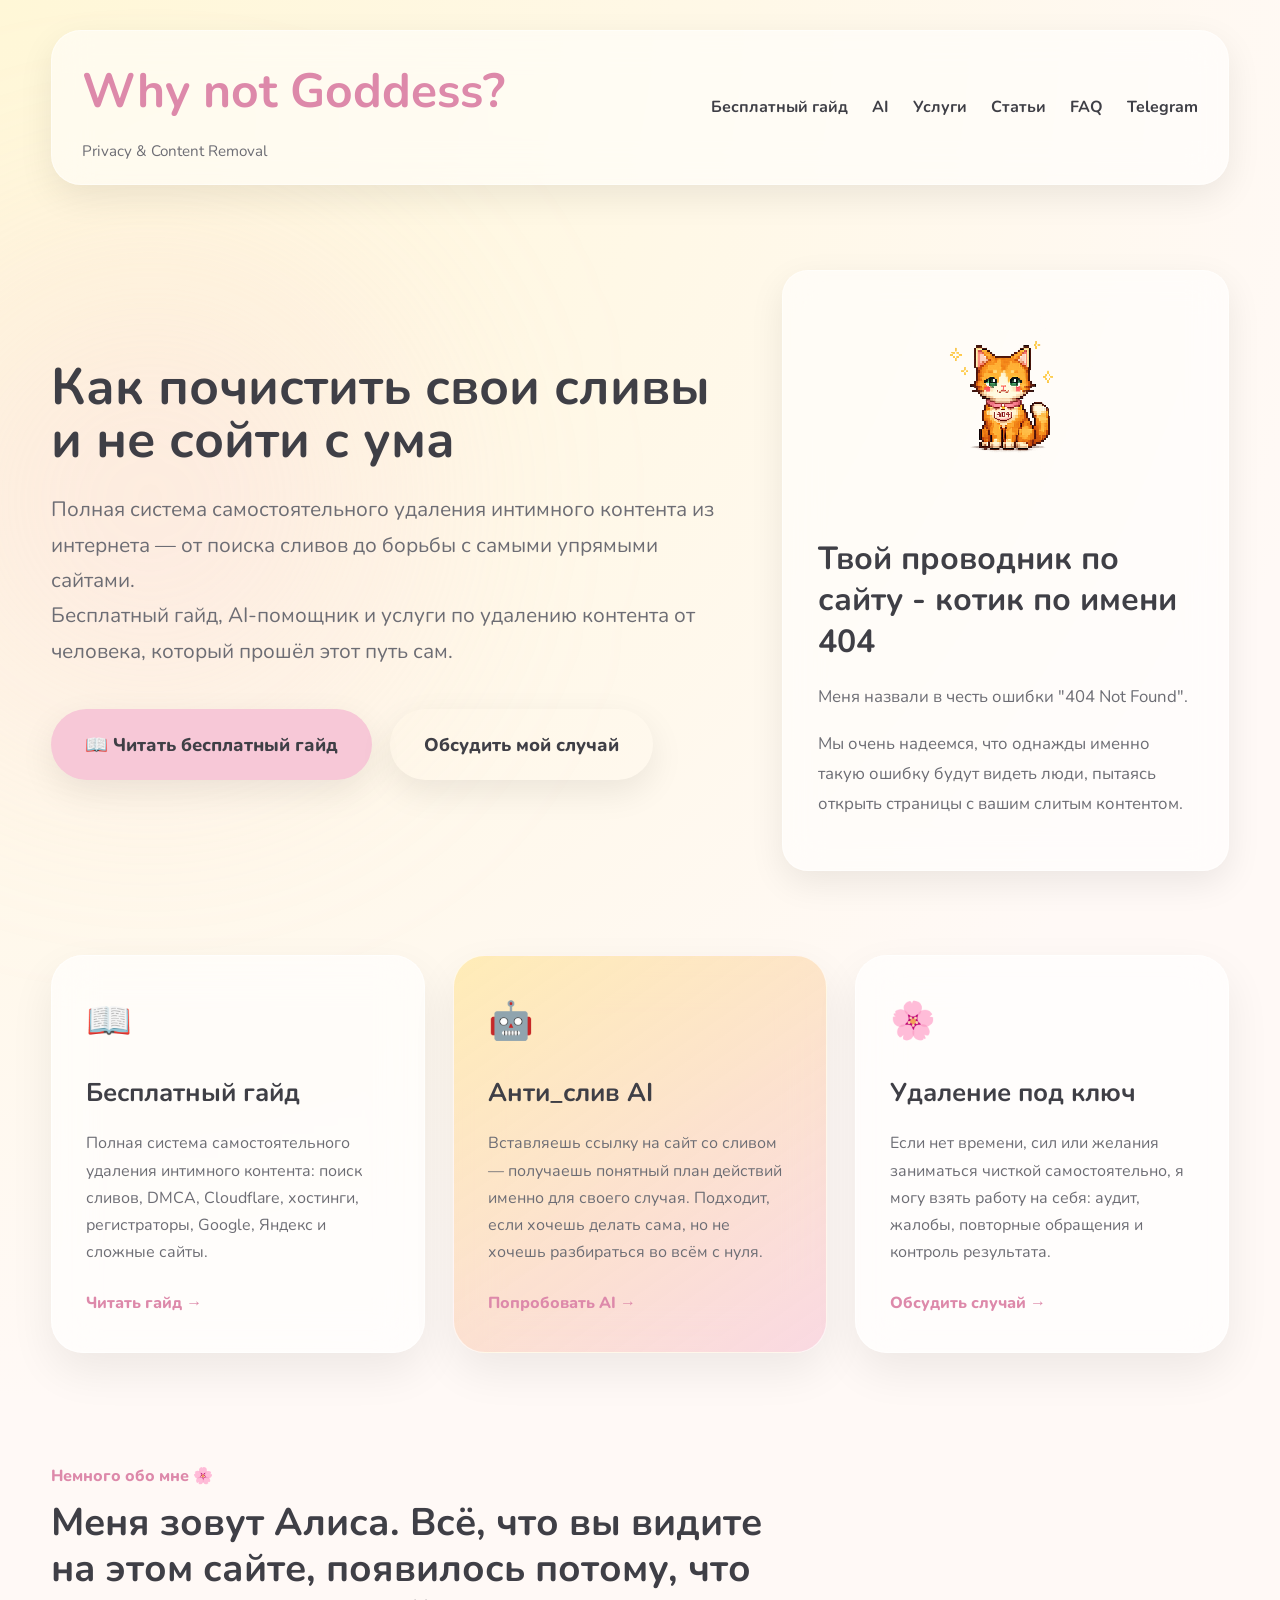
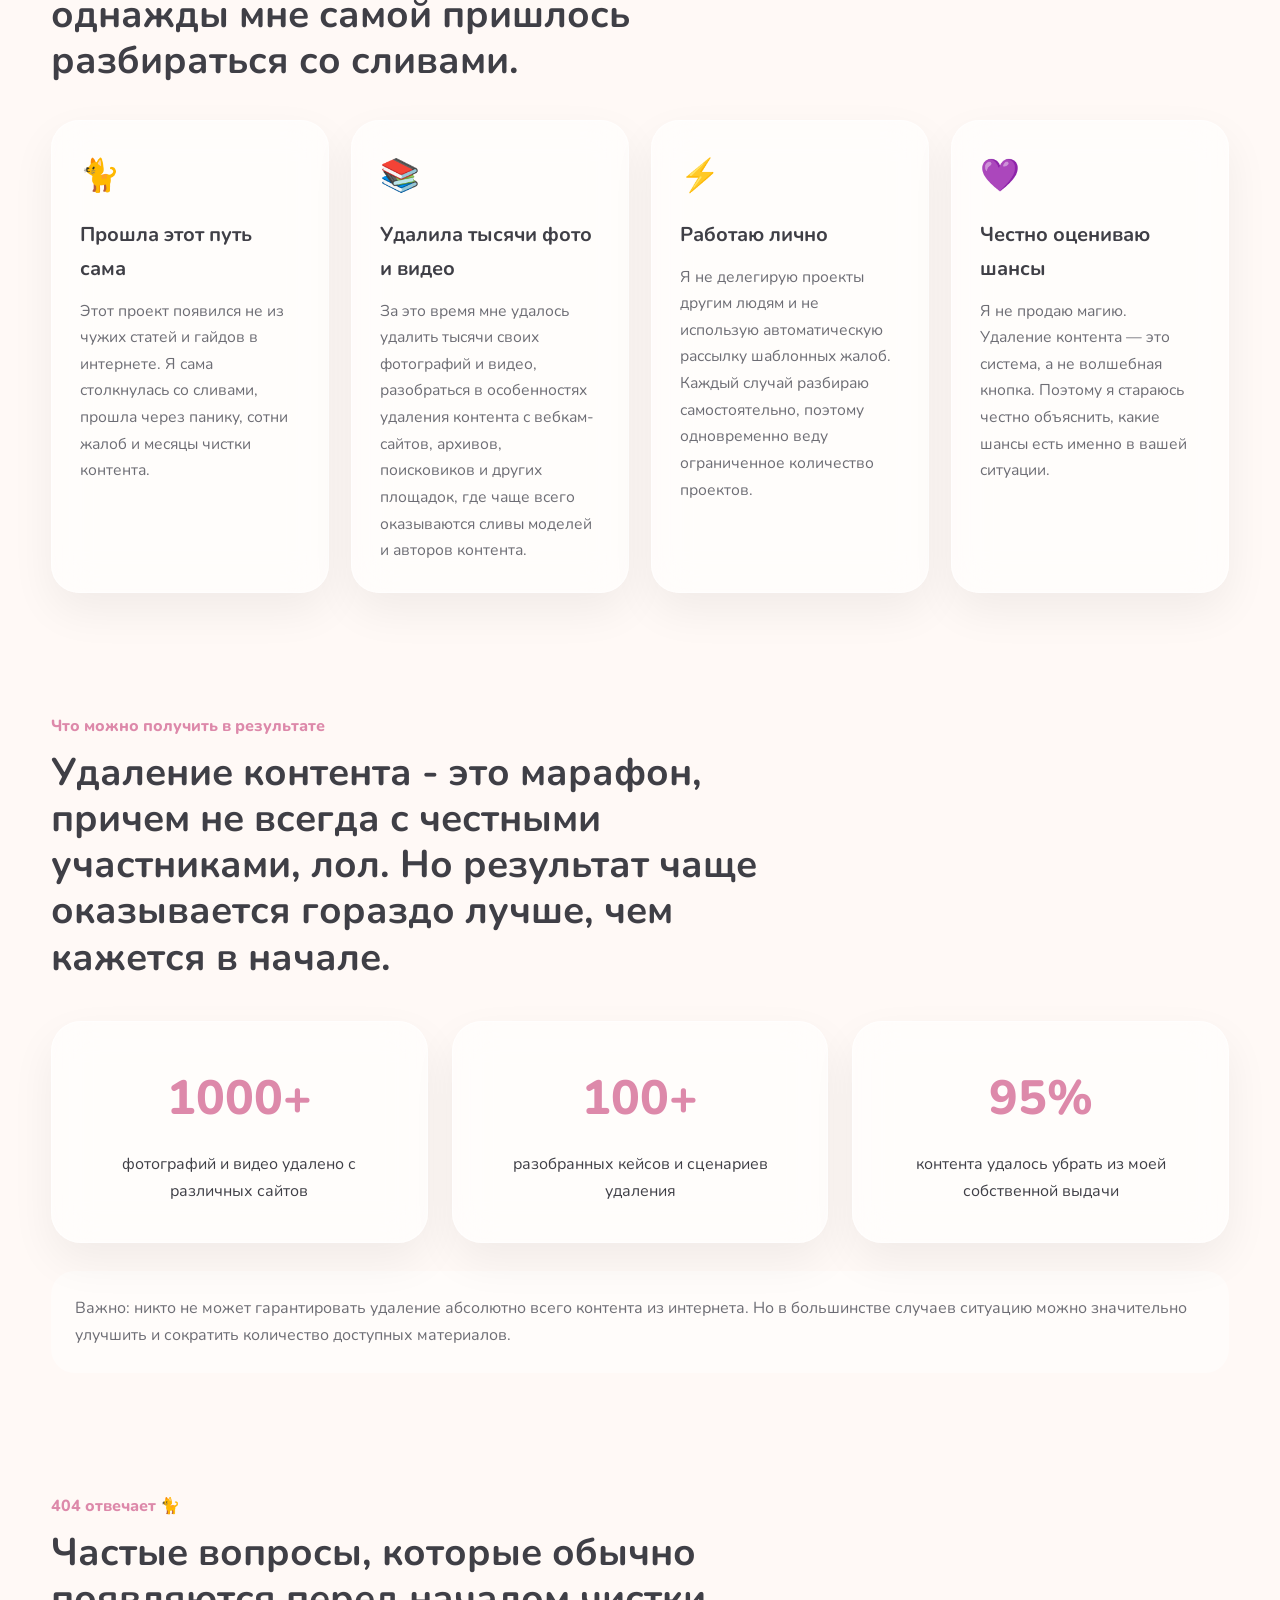
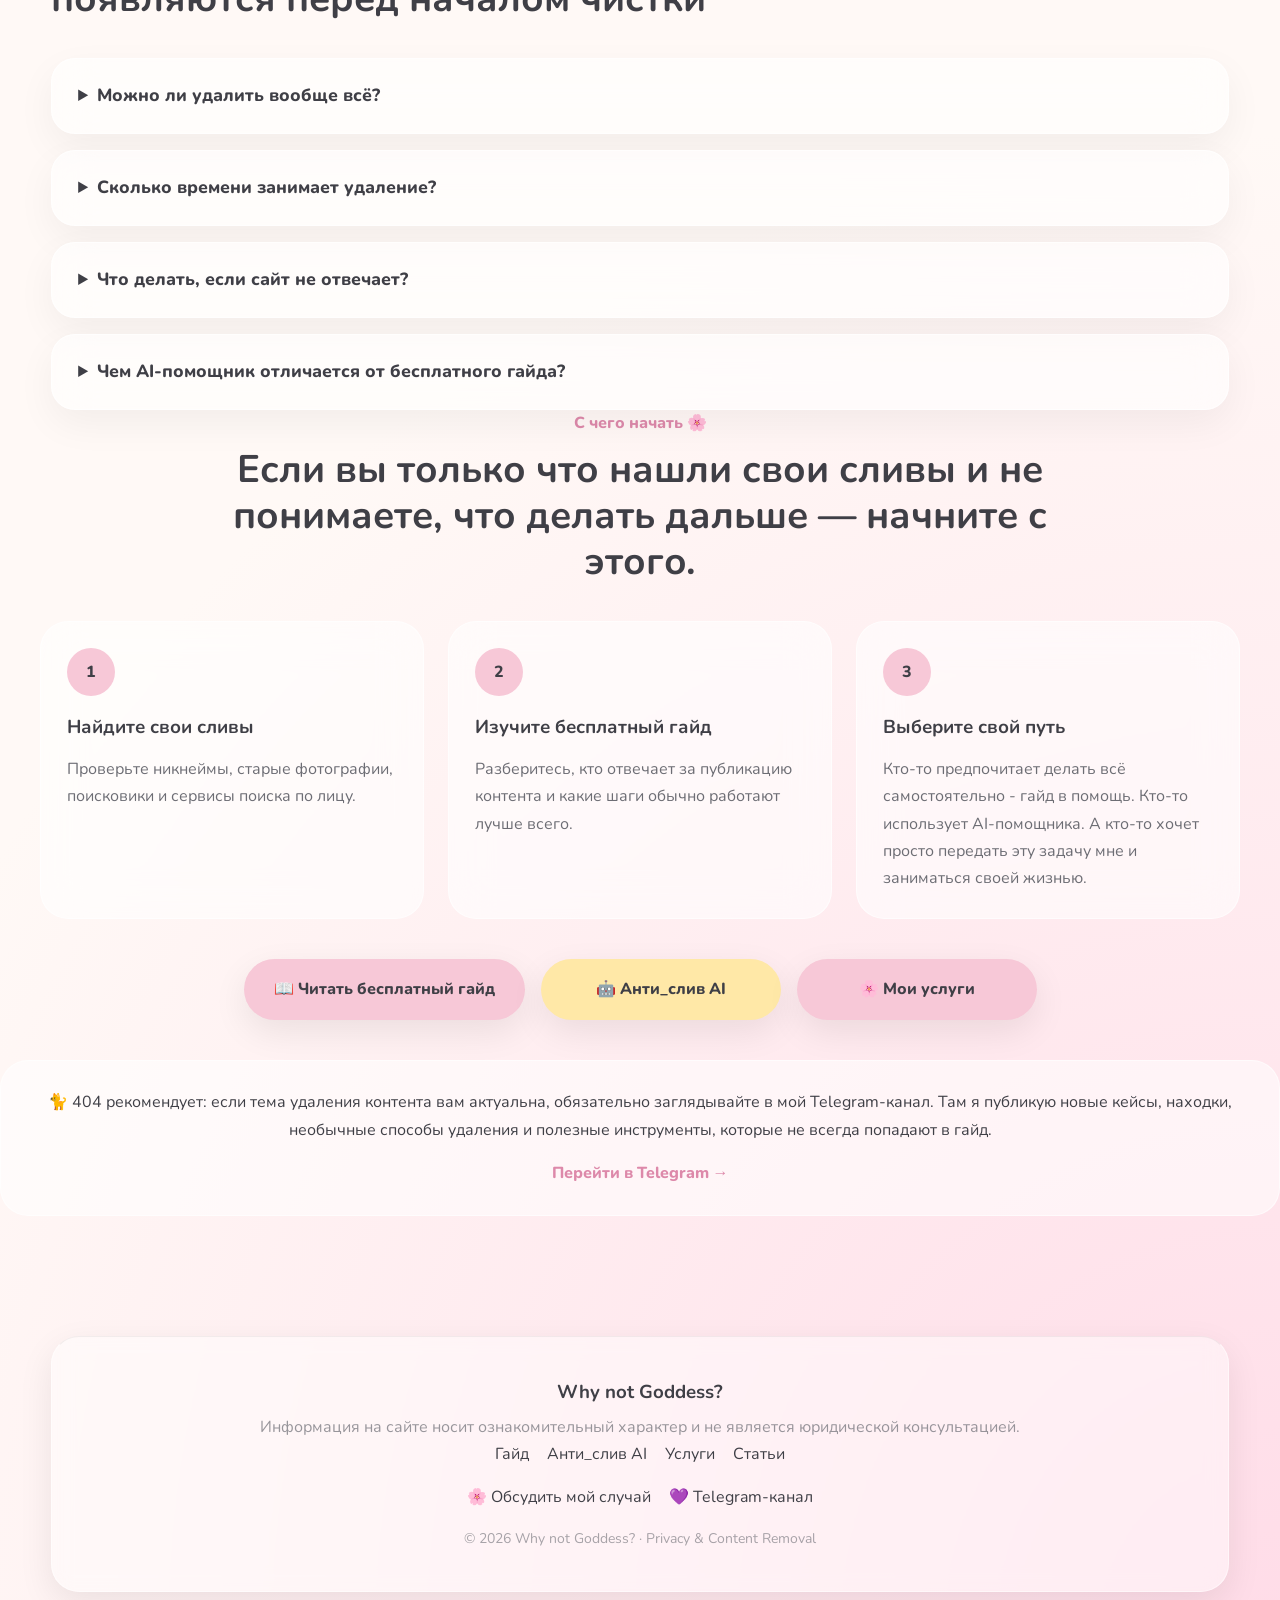
==== commit 796fc16c: "Keep articles linked from restored homepage" ====
--- a/public/index.html
+++ b/public/index.html
@@ -56,6 +56,10 @@
 Услуги
 </a>
 
+<a href="articles/index.html">
+Статьи
+</a>
+
 <a href="#faq">FAQ</a>
 
 <a href="https://t.me/whynot_goddess" target="_blank">
@@ -401,6 +405,7 @@
        <a href="guide/index.html">Гайд</a>
        <a href="ai/index.html">Анти_слив AI</a>
        <a href="services/index.html">Услуги</a>
+       <a href="articles/index.html">Статьи</a>
     </div>
 
     <div class="footer-contact">
